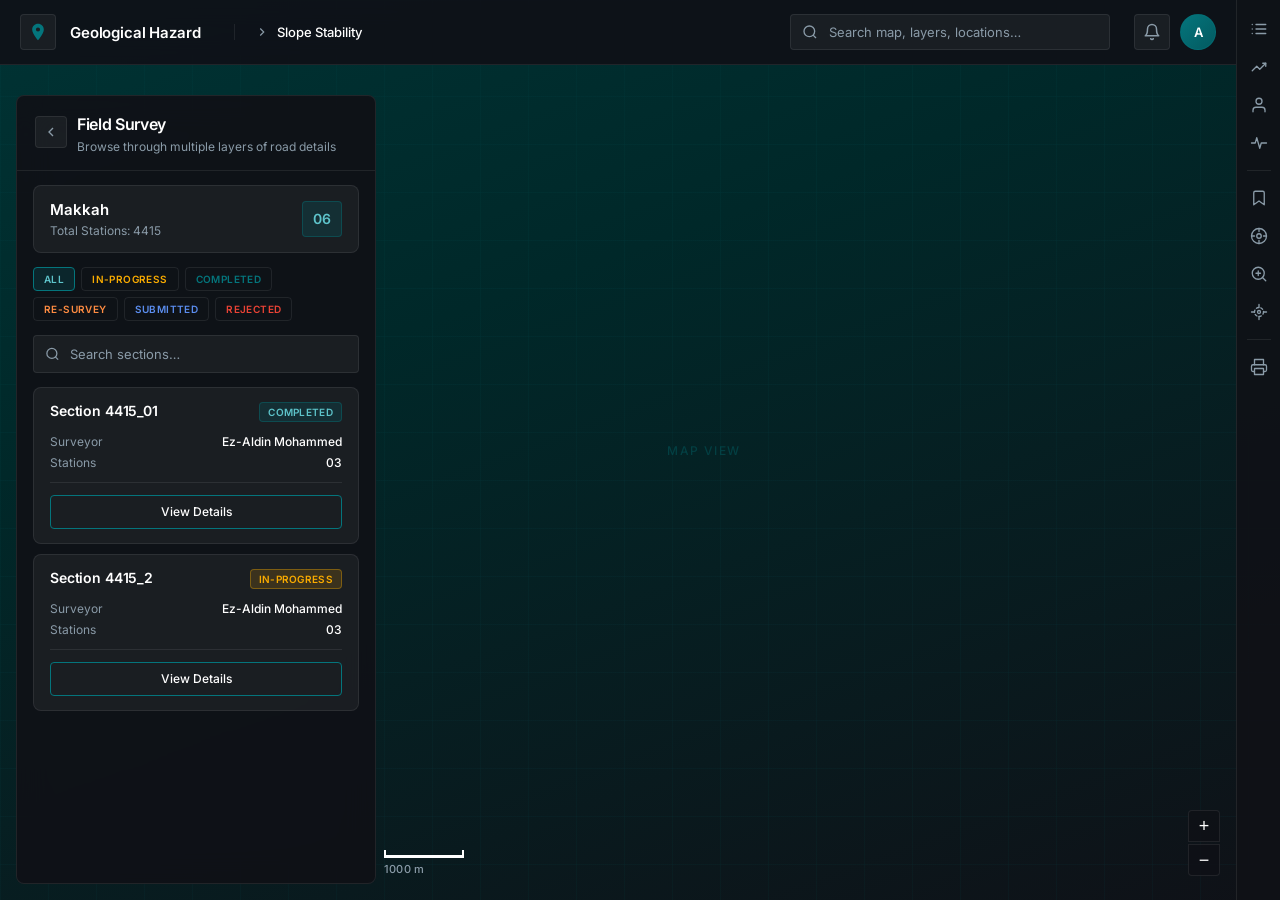
==== geohazard.html @ 8ce8235b "Add GeoHazard Slope Stability GIS screen mockup. Introduce geohazard.html with dark map layout, fiel" ====
<!DOCTYPE html>
<html lang="en">
<head>
  <meta charset="UTF-8">
  <meta name="viewport" content="width=device-width, initial-scale=1.0">
  <title>GeoHazard — Slope Stability</title>
  <link rel="preconnect" href="https://fonts.googleapis.com">
  <link rel="preconnect" href="https://fonts.gstatic.com" crossorigin>
  <link href="https://fonts.googleapis.com/css2?family=Inter:wght@400;500;600;700&display=swap" rel="stylesheet">
  <style>
    *, *::before, *::after {
      box-sizing: border-box;
      margin: 0;
      padding: 0;
    }

    :root {
      --bg: #0F1117;
      --primary-dark: #003334;
      --accent: #04757C;
      --surface: rgba(255, 255, 255, 0.05);
      --border: rgba(255, 255, 255, 0.08);
      --text: #FFFFFF;
      --text-secondary: #8A9BA8;
      --radius-card: 8px;
      --radius-badge: 4px;
      --badge-completed: #04757C;
      --badge-in-progress: #F9AB00;
      --badge-re-survey: #FF8C42;
      --badge-rejected: #EA4335;
      --badge-submitted: #5B8DEF;
      --topnav-h: 65px;
      --toolbar-w: 44px;
      --panel-w: 360px;
      --panel-top: 95px;
    }

    html, body {
      height: 100%;
      overflow: hidden;
    }

    body {
      font-family: 'Inter', -apple-system, BlinkMacSystemFont, sans-serif;
      background: var(--bg);
      color: var(--text);
      -webkit-font-smoothing: antialiased;
    }

    .app {
      position: relative;
      width: 100vw;
      height: 100vh;
      overflow: hidden;
    }

    /* Map */
    .map {
      position: absolute;
      inset: 0;
      background: linear-gradient(160deg, var(--primary-dark) 0%, #002829 35%, var(--bg) 100%);
      z-index: 0;
    }

    .map__grid {
      position: absolute;
      inset: 0;
      background-image:
        linear-gradient(rgba(4, 117, 124, 0.06) 1px, transparent 1px),
        linear-gradient(90deg, rgba(4, 117, 124, 0.06) 1px, transparent 1px);
      background-size: 48px 48px;
      pointer-events: none;
    }

    .map__label {
      position: absolute;
      top: 50%;
      left: 55%;
      transform: translate(-50%, -50%);
      font-size: 0.75rem;
      font-weight: 500;
      letter-spacing: 0.12em;
      text-transform: uppercase;
      color: rgba(4, 117, 124, 0.35);
      pointer-events: none;
      user-select: none;
    }

    /* Top navigation */
    .topnav {
      position: absolute;
      top: 0;
      left: 0;
      right: var(--toolbar-w);
      height: var(--topnav-h);
      display: flex;
      align-items: center;
      padding: 0 20px;
      background: rgba(15, 17, 23, 0.92);
      border-bottom: 1px solid var(--border);
      backdrop-filter: blur(12px);
      z-index: 30;
    }

    .topnav__left {
      display: flex;
      align-items: center;
      gap: 14px;
      flex-shrink: 0;
    }

    .topnav__logo {
      width: 36px;
      height: 36px;
      border-radius: var(--radius-badge);
      background: var(--surface);
      border: 1px solid var(--border);
      display: flex;
      align-items: center;
      justify-content: center;
    }

    .topnav__logo svg {
      width: 20px;
      height: 20px;
      fill: var(--accent);
    }

    .topnav__brand {
      font-size: 0.9375rem;
      font-weight: 600;
      letter-spacing: -0.01em;
    }

    .topnav__breadcrumb {
      display: flex;
      align-items: center;
      gap: 8px;
      margin-left: 20px;
      padding-left: 20px;
      border-left: 1px solid var(--border);
      font-size: 0.8125rem;
      color: var(--text-secondary);
    }

    .topnav__breadcrumb svg {
      width: 14px;
      height: 14px;
      stroke: var(--text-secondary);
      fill: none;
      stroke-width: 2;
    }

    .topnav__breadcrumb strong {
      color: var(--text);
      font-weight: 500;
    }

    .topnav__search-wrap {
      flex: 1;
      display: flex;
      justify-content: flex-end;
      padding: 0 24px;
      max-width: 480px;
      margin-left: auto;
    }

    .topnav__search {
      position: relative;
      width: 100%;
      max-width: 320px;
    }

    .topnav__search svg {
      position: absolute;
      left: 12px;
      top: 50%;
      transform: translateY(-50%);
      width: 16px;
      height: 16px;
      stroke: var(--text-secondary);
      fill: none;
      stroke-width: 2;
      pointer-events: none;
    }

    .topnav__search input {
      width: 100%;
      height: 36px;
      padding: 0 14px 0 38px;
      font-family: inherit;
      font-size: 0.8125rem;
      color: var(--text);
      background: var(--surface);
      border: 1px solid var(--border);
      border-radius: var(--radius-badge);
      outline: none;
      transition: border-color 0.15s;
    }

    .topnav__search input::placeholder {
      color: var(--text-secondary);
    }

    .topnav__search input:focus {
      border-color: var(--accent);
    }

    .topnav__right {
      display: flex;
      align-items: center;
      gap: 10px;
      flex-shrink: 0;
    }

    .icon-btn {
      width: 36px;
      height: 36px;
      border: 1px solid var(--border);
      border-radius: var(--radius-badge);
      background: var(--surface);
      color: var(--text-secondary);
      cursor: pointer;
      display: flex;
      align-items: center;
      justify-content: center;
      transition: color 0.15s, border-color 0.15s;
    }

    .icon-btn:hover {
      color: var(--text);
      border-color: rgba(255, 255, 255, 0.15);
    }

    .icon-btn svg {
      width: 18px;
      height: 18px;
      stroke: currentColor;
      fill: none;
      stroke-width: 2;
      stroke-linecap: round;
      stroke-linejoin: round;
    }

    .topnav__avatar {
      width: 36px;
      height: 36px;
      border-radius: 50%;
      background: linear-gradient(135deg, var(--accent), #035a60);
      display: flex;
      align-items: center;
      justify-content: center;
      font-size: 0.8125rem;
      font-weight: 600;
      color: var(--text);
      border: 1px solid rgba(4, 117, 124, 0.5);
      cursor: pointer;
    }

    /* Right toolbar */
    .toolbar {
      position: absolute;
      top: 0;
      right: 0;
      width: var(--toolbar-w);
      height: 100%;
      background: rgba(15, 17, 23, 0.95);
      border-left: 1px solid var(--border);
      display: flex;
      flex-direction: column;
      align-items: center;
      padding: 12px 0;
      gap: 4px;
      z-index: 40;
    }

    .toolbar__btn {
      width: 34px;
      height: 34px;
      border: none;
      border-radius: var(--radius-badge);
      background: transparent;
      color: var(--text-secondary);
      cursor: pointer;
      display: flex;
      align-items: center;
      justify-content: center;
      position: relative;
      transition: background 0.15s, color 0.15s;
    }

    .toolbar__btn:hover {
      background: var(--surface);
      color: var(--text);
    }

    .toolbar__btn svg {
      width: 18px;
      height: 18px;
      stroke: currentColor;
      fill: none;
      stroke-width: 1.75;
      stroke-linecap: round;
      stroke-linejoin: round;
    }

    .toolbar__btn[title]:hover::after {
      content: attr(title);
      position: absolute;
      right: calc(100% + 10px);
      top: 50%;
      transform: translateY(-50%);
      white-space: nowrap;
      padding: 6px 10px;
      font-size: 0.6875rem;
      font-weight: 500;
      color: var(--text);
      background: #1A1D27;
      border: 1px solid var(--border);
      border-radius: var(--radius-badge);
      pointer-events: none;
      z-index: 50;
    }

    .toolbar__divider {
      width: 24px;
      height: 1px;
      background: var(--border);
      margin: 6px 0;
    }

    /* Map controls */
    .map-controls {
      position: absolute;
      bottom: 24px;
      right: calc(var(--toolbar-w) + 16px);
      display: flex;
      flex-direction: column;
      gap: 2px;
      z-index: 20;
    }

    .map-controls__btn {
      width: 32px;
      height: 32px;
      border: 1px solid var(--border);
      background: rgba(15, 17, 23, 0.9);
      color: var(--text);
      font-size: 1.125rem;
      font-weight: 400;
      line-height: 1;
      cursor: pointer;
      display: flex;
      align-items: center;
      justify-content: center;
      transition: background 0.15s;
    }

    .map-controls__btn:first-child {
      border-radius: var(--radius-badge) var(--radius-badge) 0 0;
    }

    .map-controls__btn:last-child {
      border-radius: 0 0 var(--radius-badge) var(--radius-badge);
    }

    .map-controls__btn:hover {
      background: var(--surface);
    }

    .scale-bar {
      position: absolute;
      bottom: 24px;
      left: calc(var(--panel-w) + 24px);
      z-index: 20;
      display: flex;
      flex-direction: column;
      gap: 4px;
      align-items: flex-start;
    }

    .scale-bar__line {
      width: 80px;
      height: 3px;
      background: var(--text);
      position: relative;
    }

    .scale-bar__line::before,
    .scale-bar__line::after {
      content: "";
      position: absolute;
      bottom: 0;
      width: 2px;
      height: 8px;
      background: var(--text);
    }

    .scale-bar__line::before { left: 0; }
    .scale-bar__line::after { right: 0; }

    .scale-bar__label {
      font-size: 0.6875rem;
      font-weight: 500;
      color: var(--text-secondary);
      letter-spacing: 0.02em;
    }

    /* Left panel */
    .panel {
      position: absolute;
      top: var(--panel-top);
      left: 16px;
      width: var(--panel-w);
      bottom: 16px;
      background: rgba(15, 17, 23, 0.94);
      border: 1px solid var(--border);
      border-radius: var(--radius-card);
      backdrop-filter: blur(16px);
      display: flex;
      flex-direction: column;
      overflow: hidden;
      z-index: 25;
    }

    .panel__header {
      padding: 18px 18px 14px;
      border-bottom: 1px solid var(--border);
      flex-shrink: 0;
    }

    .panel__back-row {
      display: flex;
      align-items: flex-start;
      gap: 10px;
    }

    .panel__back {
      width: 32px;
      height: 32px;
      flex-shrink: 0;
      border: 1px solid var(--border);
      border-radius: var(--radius-badge);
      background: var(--surface);
      color: var(--text-secondary);
      cursor: pointer;
      display: flex;
      align-items: center;
      justify-content: center;
      margin-top: 2px;
      transition: color 0.15s;
    }

    .panel__back:hover {
      color: var(--text);
    }

    .panel__back svg {
      width: 16px;
      height: 16px;
      stroke: currentColor;
      fill: none;
      stroke-width: 2;
    }

    .panel__title {
      font-size: 1rem;
      font-weight: 600;
      letter-spacing: -0.02em;
      line-height: 1.3;
    }

    .panel__subtitle {
      font-size: 0.75rem;
      color: var(--text-secondary);
      margin-top: 4px;
      line-height: 1.4;
    }

    .panel__body {
      flex: 1;
      overflow-y: auto;
      padding: 14px 16px 16px;
    }

    .panel__body::-webkit-scrollbar {
      width: 6px;
    }

    .panel__body::-webkit-scrollbar-thumb {
      background: rgba(255, 255, 255, 0.12);
      border-radius: 3px;
    }

    /* Region card */
    .region-card {
      background: var(--surface);
      border: 1px solid var(--border);
      border-radius: var(--radius-card);
      padding: 14px 16px;
      display: flex;
      align-items: center;
      justify-content: space-between;
      margin-bottom: 14px;
    }

    .region-card__name {
      font-size: 0.9375rem;
      font-weight: 600;
      margin-bottom: 4px;
    }

    .region-card__meta {
      font-size: 0.75rem;
      color: var(--text-secondary);
    }

    .region-card__badge {
      min-width: 36px;
      height: 36px;
      padding: 0 10px;
      border-radius: var(--radius-badge);
      background: rgba(4, 117, 124, 0.2);
      border: 1px solid rgba(4, 117, 124, 0.4);
      color: #5ec4cb;
      font-size: 0.875rem;
      font-weight: 600;
      display: flex;
      align-items: center;
      justify-content: center;
    }

    /* Status filters */
    .filters {
      display: flex;
      flex-wrap: wrap;
      gap: 6px;
      margin-bottom: 14px;
    }

    .filter-badge {
      padding: 5px 10px;
      font-family: inherit;
      font-size: 0.625rem;
      font-weight: 600;
      letter-spacing: 0.04em;
      text-transform: uppercase;
      border-radius: var(--radius-badge);
      border: 1px solid var(--border);
      background: transparent;
      color: var(--text-secondary);
      cursor: pointer;
      transition: background 0.15s, color 0.15s, border-color 0.15s;
    }

    .filter-badge:hover {
      color: var(--text);
      border-color: rgba(255, 255, 255, 0.15);
    }

    .filter-badge--active {
      background: rgba(4, 117, 124, 0.2);
      border-color: var(--accent);
      color: #5ec4cb;
    }

    .filter-badge--completed { color: var(--badge-completed); }
    .filter-badge--in-progress { color: var(--badge-in-progress); }
    .filter-badge--re-survey { color: var(--badge-re-survey); }
    .filter-badge--submitted { color: var(--badge-submitted); }
    .filter-badge--rejected { color: var(--badge-rejected); }

    /* Panel search */
    .panel-search {
      position: relative;
      margin-bottom: 14px;
    }

    .panel-search svg {
      position: absolute;
      left: 12px;
      top: 50%;
      transform: translateY(-50%);
      width: 15px;
      height: 15px;
      stroke: var(--text-secondary);
      fill: none;
      stroke-width: 2;
      pointer-events: none;
    }

    .panel-search input {
      width: 100%;
      height: 38px;
      padding: 0 14px 0 36px;
      font-family: inherit;
      font-size: 0.8125rem;
      color: var(--text);
      background: var(--surface);
      border: 1px solid var(--border);
      border-radius: var(--radius-badge);
      outline: none;
    }

    .panel-search input::placeholder {
      color: var(--text-secondary);
    }

    .panel-search input:focus {
      border-color: var(--accent);
    }

    /* Section cards */
    .section-list {
      display: flex;
      flex-direction: column;
      gap: 10px;
    }

    .section-card {
      background: var(--surface);
      border: 1px solid var(--border);
      border-radius: var(--radius-card);
      padding: 14px 16px;
      transition: border-color 0.15s;
    }

    .section-card:hover {
      border-color: rgba(4, 117, 124, 0.35);
    }

    .section-card__top {
      display: flex;
      align-items: flex-start;
      justify-content: space-between;
      gap: 10px;
      margin-bottom: 12px;
    }

    .section-card__id {
      font-size: 0.875rem;
      font-weight: 600;
      letter-spacing: -0.01em;
    }

    .status-badge {
      display: inline-flex;
      align-items: center;
      padding: 3px 8px;
      font-size: 0.625rem;
      font-weight: 600;
      letter-spacing: 0.03em;
      text-transform: uppercase;
      border-radius: var(--radius-badge);
      white-space: nowrap;
      flex-shrink: 0;
    }

    .status-badge--completed {
      background: rgba(4, 117, 124, 0.2);
      color: #5ec4cb;
      border: 1px solid rgba(4, 117, 124, 0.4);
    }

    .status-badge--in-progress {
      background: rgba(249, 171, 0, 0.15);
      color: var(--badge-in-progress);
      border: 1px solid rgba(249, 171, 0, 0.35);
    }

    .status-badge--re-survey {
      background: rgba(255, 140, 66, 0.15);
      color: var(--badge-re-survey);
      border: 1px solid rgba(255, 140, 66, 0.35);
    }

    .status-badge--rejected {
      background: rgba(234, 67, 53, 0.15);
      color: var(--badge-rejected);
      border: 1px solid rgba(234, 67, 53, 0.35);
    }

    .status-badge--submitted {
      background: rgba(91, 141, 239, 0.15);
      color: var(--badge-submitted);
      border: 1px solid rgba(91, 141, 239, 0.35);
    }

    .section-card__row {
      display: flex;
      justify-content: space-between;
      font-size: 0.75rem;
      margin-bottom: 6px;
    }

    .section-card__label {
      color: var(--text-secondary);
    }

    .section-card__value {
      font-weight: 500;
      text-align: right;
    }

    .section-card__footer {
      margin-top: 12px;
      padding-top: 12px;
      border-top: 1px solid var(--border);
    }

    .btn-details {
      width: 100%;
      height: 34px;
      font-family: inherit;
      font-size: 0.75rem;
      font-weight: 500;
      color: var(--text);
      background: transparent;
      border: 1px solid var(--accent);
      border-radius: var(--radius-badge);
      cursor: pointer;
      transition: background 0.15s;
    }

    .btn-details:hover {
      background: rgba(4, 117, 124, 0.15);
    }

    @media (max-width: 768px) {
      .topnav__breadcrumb,
      .topnav__search-wrap {
        display: none;
      }

      .panel {
        width: calc(100% - 32px);
        max-width: var(--panel-w);
      }

      .scale-bar {
        left: 16px;
      }
    }
  </style>
</head>
<body>
  <div class="app">
    <div class="map" aria-hidden="true">
      <div class="map__grid"></div>
      <span class="map__label">Map View</span>
    </div>

    <header class="topnav">
      <div class="topnav__left">
        <div class="topnav__logo" aria-hidden="true">
          <svg viewBox="0 0 24 24" xmlns="http://www.w3.org/2000/svg">
            <path d="M12 2C8.13 2 5 5.13 5 9c0 5.25 7 13 7 13s7-7.75 7-13c0-3.87-3.13-7-7-7zm0 9.5a2.5 2.5 0 1 1 0-5 2.5 2.5 0 0 1 0 5z"/>
          </svg>
        </div>
        <span class="topnav__brand">Geological Hazard</span>
        <nav class="topnav__breadcrumb" aria-label="Breadcrumb">
          <svg viewBox="0 0 24 24"><polyline points="9 18 15 12 9 6"/></svg>
          <strong>Slope Stability</strong>
        </nav>
      </div>

      <div class="topnav__search-wrap">
        <div class="topnav__search">
          <svg viewBox="0 0 24 24"><circle cx="11" cy="11" r="8"/><line x1="21" y1="21" x2="16.65" y2="16.65"/></svg>
          <input type="search" placeholder="Search map, layers, locations…" aria-label="Search">
        </div>
      </div>

      <div class="topnav__right">
        <button type="button" class="icon-btn" aria-label="Notifications">
          <svg viewBox="0 0 24 24"><path d="M18 8A6 6 0 0 0 6 8c0 7-3 9-3 9h18s-3-2-3-9"/><path d="M13.73 21a2 2 0 0 1-3.46 0"/></svg>
        </button>
        <div class="topnav__avatar" title="User profile" role="img" aria-label="User A">A</div>
      </div>
    </header>

    <aside class="toolbar" aria-label="Map tools">
      <button type="button" class="toolbar__btn" title="TOC" aria-label="TOC">
        <svg viewBox="0 0 24 24"><line x1="8" y1="6" x2="21" y2="6"/><line x1="8" y1="12" x2="21" y2="12"/><line x1="8" y1="18" x2="21" y2="18"/><line x1="3" y1="6" x2="3.01" y2="6"/><line x1="3" y1="12" x2="3.01" y2="12"/><line x1="3" y1="18" x2="3.01" y2="18"/></svg>
      </button>
      <button type="button" class="toolbar__btn" title="Assign Road" aria-label="Assign Road">
        <svg viewBox="0 0 24 24"><path d="M3 17l6-6 4 4 8-8"/><path d="M17 7h4v4"/></svg>
      </button>
      <button type="button" class="toolbar__btn" title="Assign Surveyor" aria-label="Assign Surveyor">
        <svg viewBox="0 0 24 24"><path d="M20 21v-2a4 4 0 0 0-4-4H8a4 4 0 0 0-4 4v2"/><circle cx="12" cy="7" r="4"/></svg>
      </button>
      <button type="button" class="toolbar__btn" title="Measurement" aria-label="Measurement">
        <svg viewBox="0 0 24 24"><path d="M2 12h5l2-7 4 14 2-7h7"/></svg>
      </button>
      <div class="toolbar__divider" aria-hidden="true"></div>
      <button type="button" class="toolbar__btn" title="Bookmarks" aria-label="Bookmarks">
        <svg viewBox="0 0 24 24"><path d="M19 21l-7-5-7 5V5a2 2 0 0 1 2-2h10a2 2 0 0 1 2 2z"/></svg>
      </button>
      <button type="button" class="toolbar__btn" title="Go to Location" aria-label="Go to Location">
        <svg viewBox="0 0 24 24"><circle cx="12" cy="12" r="10"/><circle cx="12" cy="12" r="3"/><line x1="12" y1="2" x2="12" y2="6"/><line x1="12" y1="18" x2="12" y2="22"/><line x1="2" y1="12" x2="6" y2="12"/><line x1="18" y1="12" x2="22" y2="12"/></svg>
      </button>
      <button type="button" class="toolbar__btn" title="Identify" aria-label="Identify">
        <svg viewBox="0 0 24 24"><circle cx="11" cy="11" r="8"/><line x1="21" y1="21" x2="16.65" y2="16.65"/><line x1="11" y1="8" x2="11" y2="14"/><line x1="8" y1="11" x2="14" y2="11"/></svg>
      </button>
      <button type="button" class="toolbar__btn" title="Nearby Analysis" aria-label="Nearby Analysis">
        <svg viewBox="0 0 24 24"><circle cx="12" cy="12" r="2"/><path d="M12 2v4M12 18v4M2 12h4M18 12h4"/><circle cx="12" cy="12" r="6" stroke-dasharray="3 3"/></svg>
      </button>
      <div class="toolbar__divider" aria-hidden="true"></div>
      <button type="button" class="toolbar__btn" title="Print" aria-label="Print">
        <svg viewBox="0 0 24 24"><polyline points="6 9 6 2 18 2 18 9"/><path d="M6 18H4a2 2 0 0 1-2-2v-5a2 2 0 0 1 2-2h16a2 2 0 0 1 2 2v5a2 2 0 0 1-2 2h-2"/><rect x="6" y="14" width="12" height="8"/></svg>
      </button>
    </aside>

    <div class="scale-bar" aria-label="Map scale">
      <div class="scale-bar__line"></div>
      <span class="scale-bar__label">1000 m</span>
    </div>

    <div class="map-controls" aria-label="Zoom controls">
      <button type="button" class="map-controls__btn" aria-label="Zoom in">+</button>
      <button type="button" class="map-controls__btn" aria-label="Zoom out">−</button>
    </div>

    <aside class="panel" aria-label="Field Survey panel">
      <div class="panel__header">
        <div class="panel__back-row">
          <button type="button" class="panel__back" aria-label="Go back">
            <svg viewBox="0 0 24 24"><polyline points="15 18 9 12 15 6"/></svg>
          </button>
          <div>
            <h1 class="panel__title">Field Survey</h1>
            <p class="panel__subtitle">Browse through multiple layers of road details</p>
          </div>
        </div>
      </div>

      <div class="panel__body">
        <div class="region-card">
          <div>
            <div class="region-card__name">Makkah</div>
            <div class="region-card__meta">Total Stations: 4415</div>
          </div>
          <div class="region-card__badge">06</div>
        </div>

        <div class="filters" role="group" aria-label="Status filters">
          <button type="button" class="filter-badge filter-badge--active">All</button>
          <button type="button" class="filter-badge filter-badge--in-progress">In-Progress</button>
          <button type="button" class="filter-badge filter-badge--completed">Completed</button>
          <button type="button" class="filter-badge filter-badge--re-survey">Re-Survey</button>
          <button type="button" class="filter-badge filter-badge--submitted">Submitted</button>
          <button type="button" class="filter-badge filter-badge--rejected">Rejected</button>
        </div>

        <div class="panel-search">
          <svg viewBox="0 0 24 24"><circle cx="11" cy="11" r="8"/><line x1="21" y1="21" x2="16.65" y2="16.65"/></svg>
          <input type="search" placeholder="Search sections…" aria-label="Search sections">
        </div>

        <div class="section-list">
          <article class="section-card">
            <div class="section-card__top">
              <h2 class="section-card__id">Section 4415_01</h2>
              <span class="status-badge status-badge--completed">Completed</span>
            </div>
            <div class="section-card__row">
              <span class="section-card__label">Surveyor</span>
              <span class="section-card__value">Ez-Aldin Mohammed</span>
            </div>
            <div class="section-card__row">
              <span class="section-card__label">Stations</span>
              <span class="section-card__value">03</span>
            </div>
            <div class="section-card__footer">
              <button type="button" class="btn-details">View Details</button>
            </div>
          </article>

          <article class="section-card">
            <div class="section-card__top">
              <h2 class="section-card__id">Section 4415_2</h2>
              <span class="status-badge status-badge--in-progress">In-Progress</span>
            </div>
            <div class="section-card__row">
              <span class="section-card__label">Surveyor</span>
              <span class="section-card__value">Ez-Aldin Mohammed</span>
            </div>
            <div class="section-card__row">
              <span class="section-card__label">Stations</span>
              <span class="section-card__value">03</span>
            </div>
            <div class="section-card__footer">
              <button type="button" class="btn-details">View Details</button>
            </div>
          </article>
        </div>
      </div>
    </aside>
  </div>
</body>
</html>
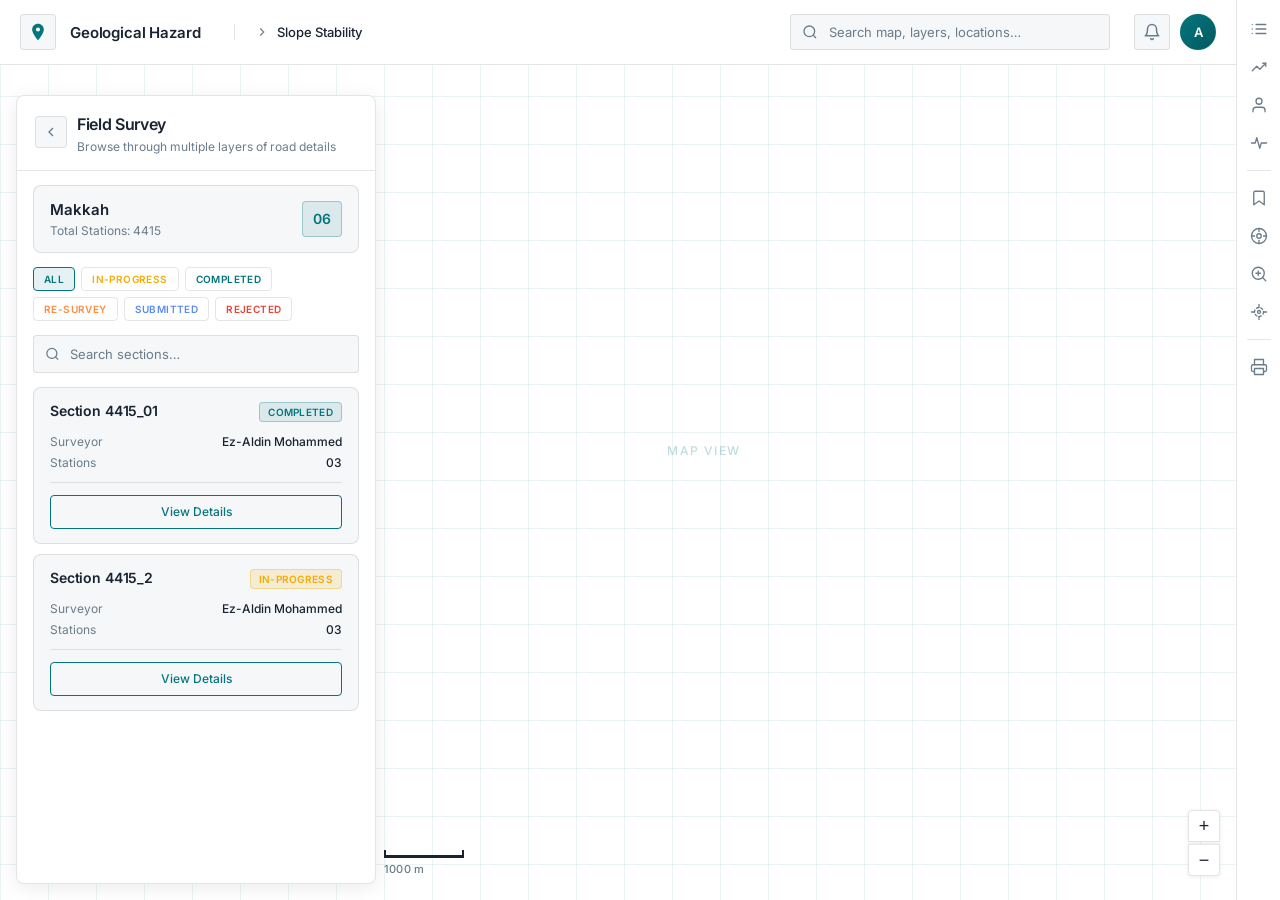
==== commit 4332d61c: "Switch GeoHazard screen to light theme with white background. Replace dark GIS styling with white su" ====
--- a/geohazard.html
+++ b/geohazard.html
@@ -15,13 +15,13 @@
     }
 
     :root {
-      --bg: #0F1117;
-      --primary-dark: #003334;
+      --bg: #FFFFFF;
+      --primary-light: #E8F4F4;
       --accent: #04757C;
-      --surface: rgba(255, 255, 255, 0.05);
-      --border: rgba(255, 255, 255, 0.08);
-      --text: #FFFFFF;
-      --text-secondary: #8A9BA8;
+      --surface: #F5F7F9;
+      --border: rgba(0, 0, 0, 0.1);
+      --text: #1A2332;
+      --text-secondary: #6B7C8A;
       --radius-card: 8px;
       --radius-badge: 4px;
       --badge-completed: #04757C;
@@ -58,7 +58,7 @@
     .map {
       position: absolute;
       inset: 0;
-      background: linear-gradient(160deg, var(--primary-dark) 0%, #002829 35%, var(--bg) 100%);
+      background: var(--bg);
       z-index: 0;
     }
 
@@ -66,8 +66,8 @@
       position: absolute;
       inset: 0;
       background-image:
-        linear-gradient(rgba(4, 117, 124, 0.06) 1px, transparent 1px),
-        linear-gradient(90deg, rgba(4, 117, 124, 0.06) 1px, transparent 1px);
+        linear-gradient(rgba(4, 117, 124, 0.08) 1px, transparent 1px),
+        linear-gradient(90deg, rgba(4, 117, 124, 0.08) 1px, transparent 1px);
       background-size: 48px 48px;
       pointer-events: none;
     }
@@ -81,7 +81,7 @@
       font-weight: 500;
       letter-spacing: 0.12em;
       text-transform: uppercase;
-      color: rgba(4, 117, 124, 0.35);
+      color: rgba(4, 117, 124, 0.25);
       pointer-events: none;
       user-select: none;
     }
@@ -96,9 +96,8 @@
       display: flex;
       align-items: center;
       padding: 0 20px;
-      background: rgba(15, 17, 23, 0.92);
+      background: var(--bg);
       border-bottom: 1px solid var(--border);
-      backdrop-filter: blur(12px);
       z-index: 30;
     }
 
@@ -229,7 +228,8 @@
 
     .icon-btn:hover {
       color: var(--text);
-      border-color: rgba(255, 255, 255, 0.15);
+      border-color: rgba(0, 0, 0, 0.18);
+      background: #EEF1F4;
     }
 
     .icon-btn svg {
@@ -252,7 +252,7 @@
       justify-content: center;
       font-size: 0.8125rem;
       font-weight: 600;
-      color: var(--text);
+      color: #FFFFFF;
       border: 1px solid rgba(4, 117, 124, 0.5);
       cursor: pointer;
     }
@@ -264,7 +264,7 @@
       right: 0;
       width: var(--toolbar-w);
       height: 100%;
-      background: rgba(15, 17, 23, 0.95);
+      background: var(--bg);
       border-left: 1px solid var(--border);
       display: flex;
       flex-direction: column;
@@ -290,7 +290,7 @@
     }
 
     .toolbar__btn:hover {
-      background: var(--surface);
+      background: #EEF1F4;
       color: var(--text);
     }
 
@@ -315,8 +315,9 @@
       font-size: 0.6875rem;
       font-weight: 500;
       color: var(--text);
-      background: #1A1D27;
-      border: 1px solid var(--border);
+      background: var(--bg);
+      border: 1px solid var(--border);
+      box-shadow: 0 2px 8px rgba(0, 0, 0, 0.1);
       border-radius: var(--radius-badge);
       pointer-events: none;
       z-index: 50;
@@ -344,8 +345,9 @@
       width: 32px;
       height: 32px;
       border: 1px solid var(--border);
-      background: rgba(15, 17, 23, 0.9);
+      background: var(--bg);
       color: var(--text);
+      box-shadow: 0 1px 4px rgba(0, 0, 0, 0.08);
       font-size: 1.125rem;
       font-weight: 400;
       line-height: 1;
@@ -368,6 +370,12 @@
       background: var(--surface);
     }
 
+    .scale-bar__line,
+    .scale-bar__line::before,
+    .scale-bar__line::after {
+      background: var(--text);
+    }
+
     .scale-bar {
       position: absolute;
       bottom: 24px;
@@ -382,7 +390,6 @@
     .scale-bar__line {
       width: 80px;
       height: 3px;
-      background: var(--text);
       position: relative;
     }
 
@@ -393,7 +400,6 @@
       bottom: 0;
       width: 2px;
       height: 8px;
-      background: var(--text);
     }
 
     .scale-bar__line::before { left: 0; }
@@ -413,10 +419,10 @@
       left: 16px;
       width: var(--panel-w);
       bottom: 16px;
-      background: rgba(15, 17, 23, 0.94);
+      background: var(--bg);
       border: 1px solid var(--border);
       border-radius: var(--radius-card);
-      backdrop-filter: blur(16px);
+      box-shadow: 0 4px 20px rgba(0, 0, 0, 0.08);
       display: flex;
       flex-direction: column;
       overflow: hidden;
@@ -488,7 +494,7 @@
     }
 
     .panel__body::-webkit-scrollbar-thumb {
-      background: rgba(255, 255, 255, 0.12);
+      background: rgba(0, 0, 0, 0.15);
       border-radius: 3px;
     }
 
@@ -520,9 +526,9 @@
       height: 36px;
       padding: 0 10px;
       border-radius: var(--radius-badge);
-      background: rgba(4, 117, 124, 0.2);
-      border: 1px solid rgba(4, 117, 124, 0.4);
-      color: #5ec4cb;
+      background: rgba(4, 117, 124, 0.1);
+      border: 1px solid rgba(4, 117, 124, 0.3);
+      color: var(--accent);
       font-size: 0.875rem;
       font-weight: 600;
       display: flex;
@@ -555,13 +561,14 @@
 
     .filter-badge:hover {
       color: var(--text);
-      border-color: rgba(255, 255, 255, 0.15);
+      border-color: rgba(0, 0, 0, 0.18);
+      background: var(--surface);
     }
 
     .filter-badge--active {
-      background: rgba(4, 117, 124, 0.2);
+      background: rgba(4, 117, 124, 0.1);
       border-color: var(--accent);
-      color: #5ec4cb;
+      color: var(--accent);
     }
 
     .filter-badge--completed { color: var(--badge-completed); }
@@ -657,9 +664,9 @@
     }
 
     .status-badge--completed {
-      background: rgba(4, 117, 124, 0.2);
-      color: #5ec4cb;
-      border: 1px solid rgba(4, 117, 124, 0.4);
+      background: rgba(4, 117, 124, 0.1);
+      color: var(--accent);
+      border: 1px solid rgba(4, 117, 124, 0.3);
     }
 
     .status-badge--in-progress {
@@ -714,16 +721,17 @@
       font-family: inherit;
       font-size: 0.75rem;
       font-weight: 500;
-      color: var(--text);
+      color: var(--accent);
       background: transparent;
       border: 1px solid var(--accent);
       border-radius: var(--radius-badge);
       cursor: pointer;
-      transition: background 0.15s;
+      transition: background 0.15s, color 0.15s;
     }
 
     .btn-details:hover {
-      background: rgba(4, 117, 124, 0.15);
+      background: var(--accent);
+      color: #FFFFFF;
     }
 
     @media (max-width: 768px) {
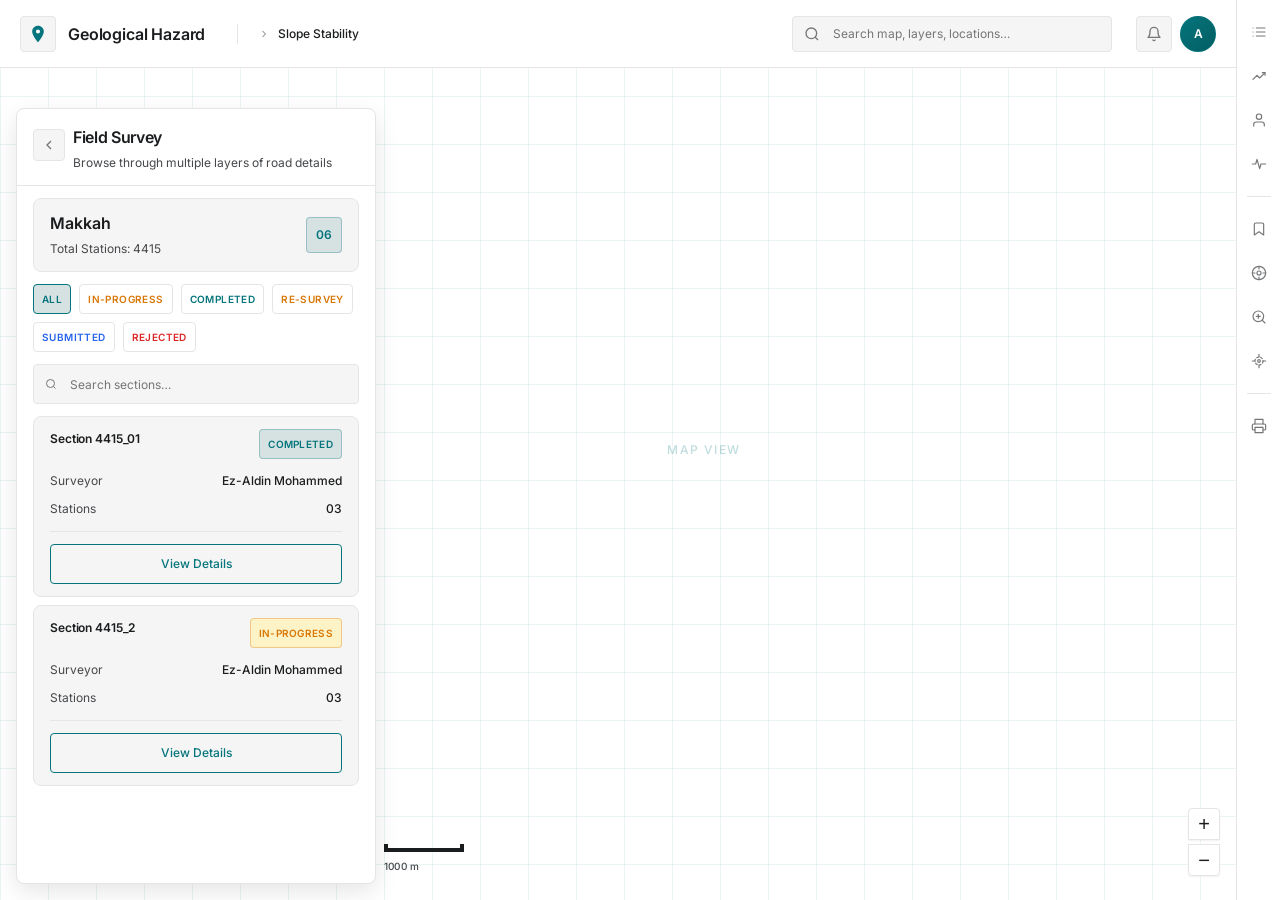
==== commit 8bf4f64f: "rebuild geohazard with design system tokens" ====
--- a/geohazard.html
+++ b/geohazard.html
@@ -4,6 +4,7 @@
   <meta charset="UTF-8">
   <meta name="viewport" content="width=device-width, initial-scale=1.0">
   <title>GeoHazard — Slope Stability</title>
+  <link rel="stylesheet" href="tokens.css">
   <link rel="preconnect" href="https://fonts.googleapis.com">
   <link rel="preconnect" href="https://fonts.gstatic.com" crossorigin>
   <link href="https://fonts.googleapis.com/css2?family=Inter:wght@400;500;600;700&display=swap" rel="stylesheet">
@@ -14,36 +15,17 @@
       padding: 0;
     }
 
-    :root {
-      --bg: #FFFFFF;
-      --primary-light: #E8F4F4;
-      --accent: #04757C;
-      --surface: #F5F7F9;
-      --border: rgba(0, 0, 0, 0.1);
-      --text: #1A2332;
-      --text-secondary: #6B7C8A;
-      --radius-card: 8px;
-      --radius-badge: 4px;
-      --badge-completed: #04757C;
-      --badge-in-progress: #F9AB00;
-      --badge-re-survey: #FF8C42;
-      --badge-rejected: #EA4335;
-      --badge-submitted: #5B8DEF;
-      --topnav-h: 65px;
-      --toolbar-w: 44px;
-      --panel-w: 360px;
-      --panel-top: 95px;
-    }
-
     html, body {
       height: 100%;
       overflow: hidden;
     }
 
     body {
-      font-family: 'Inter', -apple-system, BlinkMacSystemFont, sans-serif;
-      background: var(--bg);
-      color: var(--text);
+      font-family: var(--font-family-base);
+      font-size: var(--font-size-body-md);
+      line-height: var(--line-height-body-md);
+      background: var(--color-surface-default);
+      color: var(--color-text-primary);
       -webkit-font-smoothing: antialiased;
     }
 
@@ -58,7 +40,7 @@
     .map {
       position: absolute;
       inset: 0;
-      background: var(--bg);
+      background: var(--color-surface-default);
       z-index: 0;
     }
 
@@ -66,9 +48,9 @@
       position: absolute;
       inset: 0;
       background-image:
-        linear-gradient(rgba(4, 117, 124, 0.08) 1px, transparent 1px),
-        linear-gradient(90deg, rgba(4, 117, 124, 0.08) 1px, transparent 1px);
-      background-size: 48px 48px;
+        linear-gradient(color-mix(in srgb, var(--color-teal-500) 8%, transparent) 1px, transparent 1px),
+        linear-gradient(90deg, color-mix(in srgb, var(--color-teal-500) 8%, transparent) 1px, transparent 1px);
+      background-size: var(--space-12) var(--space-12);
       pointer-events: none;
     }
 
@@ -77,11 +59,12 @@
       top: 50%;
       left: 55%;
       transform: translate(-50%, -50%);
-      font-size: 0.75rem;
-      font-weight: 500;
+      font-size: var(--font-size-label);
+      font-weight: var(--font-weight-medium);
+      line-height: var(--line-height-body-sm);
       letter-spacing: 0.12em;
       text-transform: uppercase;
-      color: rgba(4, 117, 124, 0.25);
+      color: color-mix(in srgb, var(--color-teal-500) 25%, transparent);
       pointer-events: none;
       user-select: none;
     }
@@ -91,93 +74,95 @@
       position: absolute;
       top: 0;
       left: 0;
-      right: var(--toolbar-w);
-      height: var(--topnav-h);
-      display: flex;
-      align-items: center;
-      padding: 0 20px;
-      background: var(--bg);
-      border-bottom: 1px solid var(--border);
+      right: calc(var(--space-10) + var(--space-1));
+      height: calc(var(--space-16) + var(--space-1));
+      display: flex;
+      align-items: center;
+      padding: 0 var(--space-5);
+      background: var(--color-surface-default);
+      border-bottom: 1px solid var(--color-border-default);
       z-index: 30;
     }
 
     .topnav__left {
       display: flex;
       align-items: center;
-      gap: 14px;
+      gap: var(--space-3);
       flex-shrink: 0;
     }
 
     .topnav__logo {
-      width: 36px;
-      height: 36px;
-      border-radius: var(--radius-badge);
-      background: var(--surface);
-      border: 1px solid var(--border);
+      width: calc(var(--space-8) + var(--space-1));
+      height: calc(var(--space-8) + var(--space-1));
+      border-radius: var(--radius-xs);
+      background: var(--color-surface-raised);
+      border: 1px solid var(--color-border-default);
       display: flex;
       align-items: center;
       justify-content: center;
     }
 
     .topnav__logo svg {
-      width: 20px;
-      height: 20px;
-      fill: var(--accent);
+      width: var(--space-5);
+      height: var(--space-5);
+      fill: var(--color-icon-brand);
     }
 
     .topnav__brand {
-      font-size: 0.9375rem;
-      font-weight: 600;
+      font-size: var(--font-size-body-md);
+      font-weight: var(--font-weight-semibold);
+      line-height: var(--line-height-body-md);
       letter-spacing: -0.01em;
     }
 
     .topnav__breadcrumb {
       display: flex;
       align-items: center;
-      gap: 8px;
-      margin-left: 20px;
-      padding-left: 20px;
-      border-left: 1px solid var(--border);
-      font-size: 0.8125rem;
-      color: var(--text-secondary);
+      gap: var(--space-2);
+      margin-left: var(--space-5);
+      padding-left: var(--space-5);
+      border-left: 1px solid var(--color-border-default);
+      font-size: var(--font-size-body-sm);
+      line-height: var(--line-height-body-sm);
+      color: var(--color-text-secondary);
     }
 
     .topnav__breadcrumb svg {
-      width: 14px;
-      height: 14px;
-      stroke: var(--text-secondary);
+      width: var(--space-3);
+      height: var(--space-3);
+      stroke: var(--color-icon-subtle);
       fill: none;
       stroke-width: 2;
     }
 
     .topnav__breadcrumb strong {
-      color: var(--text);
-      font-weight: 500;
+      color: var(--color-text-primary);
+      font-weight: var(--font-weight-medium);
     }
 
     .topnav__search-wrap {
       flex: 1;
       display: flex;
       justify-content: flex-end;
-      padding: 0 24px;
-      max-width: 480px;
+      padding: 0 var(--space-6);
+      max-width: calc(var(--space-12) * 10);
       margin-left: auto;
     }
 
     .topnav__search {
       position: relative;
       width: 100%;
-      max-width: 320px;
+      max-width: calc(var(--space-10) * 8);
     }
 
     .topnav__search svg {
       position: absolute;
-      left: 12px;
+      left: var(--space-3);
       top: 50%;
       transform: translateY(-50%);
-      width: 16px;
-      height: 16px;
-      stroke: var(--text-secondary);
+      width: var(--space-4);
+      height: var(--space-4);
+      stroke: var(--color-icon-subtle);
       fill: none;
       stroke-width: 2;
       pointer-events: none;
@@ -185,56 +170,57 @@
 
     .topnav__search input {
       width: 100%;
-      height: 36px;
-      padding: 0 14px 0 38px;
+      height: calc(var(--space-8) + var(--space-1));
+      padding: 0 var(--space-3) 0 calc(var(--space-8) + var(--space-2));
       font-family: inherit;
-      font-size: 0.8125rem;
-      color: var(--text);
-      background: var(--surface);
-      border: 1px solid var(--border);
-      border-radius: var(--radius-badge);
+      font-size: var(--font-size-body-sm);
+      line-height: var(--line-height-body-sm);
+      color: var(--color-text-primary);
+      background: var(--color-surface-raised);
+      border: 1px solid var(--color-border-default);
+      border-radius: var(--radius-xs);
       outline: none;
       transition: border-color 0.15s;
     }
 
     .topnav__search input::placeholder {
-      color: var(--text-secondary);
+      color: var(--color-text-tertiary);
     }
 
     .topnav__search input:focus {
-      border-color: var(--accent);
+      border-color: var(--color-border-brand);
     }
 
     .topnav__right {
       display: flex;
       align-items: center;
-      gap: 10px;
+      gap: var(--space-2);
       flex-shrink: 0;
     }
 
     .icon-btn {
-      width: 36px;
-      height: 36px;
-      border: 1px solid var(--border);
-      border-radius: var(--radius-badge);
-      background: var(--surface);
-      color: var(--text-secondary);
+      width: calc(var(--space-8) + var(--space-1));
+      height: calc(var(--space-8) + var(--space-1));
+      border: 1px solid var(--color-border-default);
+      border-radius: var(--radius-xs);
+      background: var(--color-surface-raised);
+      color: var(--color-icon-subtle);
       cursor: pointer;
       display: flex;
       align-items: center;
       justify-content: center;
-      transition: color 0.15s, border-color 0.15s;
+      transition: color 0.15s, border-color 0.15s, background 0.15s;
     }
 
     .icon-btn:hover {
-      color: var(--text);
-      border-color: rgba(0, 0, 0, 0.18);
-      background: #EEF1F4;
+      color: var(--color-icon-default);
+      border-color: var(--color-border-strong);
+      background: var(--color-surface-subtle);
     }
 
     .icon-btn svg {
-      width: 18px;
-      height: 18px;
+      width: var(--space-4);
+      height: var(--space-4);
       stroke: currentColor;
       fill: none;
       stroke-width: 2;
@@ -243,17 +229,18 @@
     }
 
     .topnav__avatar {
-      width: 36px;
-      height: 36px;
-      border-radius: 50%;
-      background: linear-gradient(135deg, var(--accent), #035a60);
+      width: calc(var(--space-8) + var(--space-1));
+      height: calc(var(--space-8) + var(--space-1));
+      border-radius: var(--radius-full);
+      background: linear-gradient(135deg, var(--color-teal-500), var(--color-teal-600));
       display: flex;
       align-items: center;
       justify-content: center;
-      font-size: 0.8125rem;
-      font-weight: 600;
-      color: #FFFFFF;
-      border: 1px solid rgba(4, 117, 124, 0.5);
+      font-size: var(--font-size-body-sm);
+      font-weight: var(--font-weight-semibold);
+      line-height: var(--line-height-body-sm);
+      color: var(--color-text-inverse);
+      border: 1px solid color-mix(in srgb, var(--color-border-brand) 50%, transparent);
       cursor: pointer;
     }
 
@@ -262,25 +249,25 @@
       position: absolute;
       top: 0;
       right: 0;
-      width: var(--toolbar-w);
+      width: calc(var(--space-10) + var(--space-1));
       height: 100%;
-      background: var(--bg);
-      border-left: 1px solid var(--border);
+      background: var(--color-surface-default);
+      border-left: 1px solid var(--color-border-default);
       display: flex;
       flex-direction: column;
       align-items: center;
-      padding: 12px 0;
-      gap: 4px;
+      padding: var(--space-3) 0;
+      gap: var(--space-1);
       z-index: 40;
     }
 
     .toolbar__btn {
-      width: 34px;
-      height: 34px;
+      width: calc(var(--space-8) + var(--space-2));
+      height: calc(var(--space-8) + var(--space-2));
       border: none;
-      border-radius: var(--radius-badge);
+      border-radius: var(--radius-xs);
       background: transparent;
-      color: var(--text-secondary);
+      color: var(--color-icon-subtle);
       cursor: pointer;
       display: flex;
       align-items: center;
@@ -290,13 +277,13 @@
     }
 
     .toolbar__btn:hover {
-      background: #EEF1F4;
-      color: var(--text);
+      background: var(--color-surface-subtle);
+      color: var(--color-icon-default);
     }
 
     .toolbar__btn svg {
-      width: 18px;
-      height: 18px;
+      width: var(--space-4);
+      height: var(--space-4);
       stroke: currentColor;
       fill: none;
       stroke-width: 1.75;
@@ -307,49 +294,50 @@
     .toolbar__btn[title]:hover::after {
       content: attr(title);
       position: absolute;
-      right: calc(100% + 10px);
+      right: calc(100% + var(--space-2));
       top: 50%;
       transform: translateY(-50%);
       white-space: nowrap;
-      padding: 6px 10px;
-      font-size: 0.6875rem;
-      font-weight: 500;
-      color: var(--text);
-      background: var(--bg);
-      border: 1px solid var(--border);
-      box-shadow: 0 2px 8px rgba(0, 0, 0, 0.1);
-      border-radius: var(--radius-badge);
+      padding: var(--space-2) var(--space-2);
+      font-size: var(--font-size-badge);
+      font-weight: var(--font-weight-medium);
+      line-height: var(--line-height-body-sm);
+      color: var(--color-text-primary);
+      background: var(--color-surface-default);
+      border: 1px solid var(--color-border-default);
+      box-shadow: var(--shadow-md);
+      border-radius: var(--radius-xs);
       pointer-events: none;
       z-index: 50;
     }
 
     .toolbar__divider {
-      width: 24px;
+      width: var(--space-6);
       height: 1px;
-      background: var(--border);
-      margin: 6px 0;
+      background: var(--color-border-default);
+      margin: var(--space-2) 0;
     }
 
     /* Map controls */
     .map-controls {
       position: absolute;
-      bottom: 24px;
-      right: calc(var(--toolbar-w) + 16px);
+      bottom: var(--space-6);
+      right: calc(var(--space-10) + var(--space-5));
       display: flex;
       flex-direction: column;
-      gap: 2px;
+      gap: var(--space-1);
       z-index: 20;
     }
 
     .map-controls__btn {
-      width: 32px;
-      height: 32px;
-      border: 1px solid var(--border);
-      background: var(--bg);
-      color: var(--text);
-      box-shadow: 0 1px 4px rgba(0, 0, 0, 0.08);
-      font-size: 1.125rem;
-      font-weight: 400;
+      width: var(--space-8);
+      height: var(--space-8);
+      border: 1px solid var(--color-border-default);
+      background: var(--color-surface-default);
+      color: var(--color-text-primary);
+      box-shadow: var(--shadow-sm);
+      font-size: var(--font-size-body-lg);
+      font-weight: var(--font-weight-regular);
       line-height: 1;
       cursor: pointer;
       display: flex;
@@ -359,37 +347,37 @@
     }
 
     .map-controls__btn:first-child {
-      border-radius: var(--radius-badge) var(--radius-badge) 0 0;
+      border-radius: var(--radius-xs) var(--radius-xs) 0 0;
     }
 
     .map-controls__btn:last-child {
-      border-radius: 0 0 var(--radius-badge) var(--radius-badge);
+      border-radius: 0 0 var(--radius-xs) var(--radius-xs);
     }
 
     .map-controls__btn:hover {
-      background: var(--surface);
+      background: var(--color-surface-raised);
     }
 
     .scale-bar__line,
     .scale-bar__line::before,
     .scale-bar__line::after {
-      background: var(--text);
+      background: var(--color-text-primary);
     }
 
     .scale-bar {
       position: absolute;
-      bottom: 24px;
-      left: calc(var(--panel-w) + 24px);
+      bottom: var(--space-6);
+      left: calc(var(--space-12) * 7 + var(--space-6) + var(--space-6));
       z-index: 20;
       display: flex;
       flex-direction: column;
-      gap: 4px;
+      gap: var(--space-1);
       align-items: flex-start;
     }
 
     .scale-bar__line {
-      width: 80px;
-      height: 3px;
+      width: calc(var(--space-10) * 2);
+      height: var(--space-1);
       position: relative;
     }
 
@@ -398,31 +386,32 @@
       content: "";
       position: absolute;
       bottom: 0;
-      width: 2px;
-      height: 8px;
+      width: var(--space-1);
+      height: var(--space-2);
     }
 
     .scale-bar__line::before { left: 0; }
     .scale-bar__line::after { right: 0; }
 
     .scale-bar__label {
-      font-size: 0.6875rem;
-      font-weight: 500;
-      color: var(--text-secondary);
+      font-size: var(--font-size-badge);
+      font-weight: var(--font-weight-medium);
+      line-height: var(--line-height-body-sm);
+      color: var(--color-text-secondary);
       letter-spacing: 0.02em;
     }
 
     /* Left panel */
     .panel {
       position: absolute;
-      top: var(--panel-top);
-      left: 16px;
-      width: var(--panel-w);
-      bottom: 16px;
-      background: var(--bg);
-      border: 1px solid var(--border);
-      border-radius: var(--radius-card);
-      box-shadow: 0 4px 20px rgba(0, 0, 0, 0.08);
+      top: calc(var(--space-16) + var(--space-6) + var(--space-4) + var(--space-1));
+      left: var(--space-4);
+      width: calc(var(--space-12) * 7 + var(--space-6));
+      bottom: var(--space-4);
+      background: var(--color-surface-default);
+      border: 1px solid var(--color-border-default);
+      border-radius: var(--radius-s);
+      box-shadow: var(--shadow-lg);
       display: flex;
       flex-direction: column;
       overflow: hidden;
@@ -430,107 +419,110 @@
     }
 
     .panel__header {
-      padding: 18px 18px 14px;
-      border-bottom: 1px solid var(--border);
+      padding: var(--space-4) var(--space-4) var(--space-3);
+      border-bottom: 1px solid var(--color-border-default);
       flex-shrink: 0;
     }
 
     .panel__back-row {
       display: flex;
       align-items: flex-start;
-      gap: 10px;
+      gap: var(--space-2);
     }
 
     .panel__back {
-      width: 32px;
-      height: 32px;
+      width: var(--space-8);
+      height: var(--space-8);
       flex-shrink: 0;
-      border: 1px solid var(--border);
-      border-radius: var(--radius-badge);
-      background: var(--surface);
-      color: var(--text-secondary);
+      border: 1px solid var(--color-border-default);
+      border-radius: var(--radius-xs);
+      background: var(--color-surface-raised);
+      color: var(--color-icon-subtle);
       cursor: pointer;
       display: flex;
       align-items: center;
       justify-content: center;
-      margin-top: 2px;
+      margin-top: var(--space-1);
       transition: color 0.15s;
     }
 
     .panel__back:hover {
-      color: var(--text);
+      color: var(--color-icon-default);
     }
 
     .panel__back svg {
-      width: 16px;
-      height: 16px;
+      width: var(--space-4);
+      height: var(--space-4);
       stroke: currentColor;
       fill: none;
       stroke-width: 2;
     }
 
     .panel__title {
-      font-size: 1rem;
-      font-weight: 600;
+      font-size: var(--font-size-body-md);
+      font-weight: var(--font-weight-semibold);
+      line-height: var(--line-height-body-md);
       letter-spacing: -0.02em;
-      line-height: 1.3;
     }
 
     .panel__subtitle {
-      font-size: 0.75rem;
-      color: var(--text-secondary);
-      margin-top: 4px;
-      line-height: 1.4;
+      font-size: var(--font-size-label);
+      line-height: var(--line-height-body-sm);
+      color: var(--color-text-secondary);
+      margin-top: var(--space-1);
     }
 
     .panel__body {
       flex: 1;
       overflow-y: auto;
-      padding: 14px 16px 16px;
+      padding: var(--space-3) var(--space-4) var(--space-4);
     }
 
     .panel__body::-webkit-scrollbar {
-      width: 6px;
+      width: var(--space-2);
     }
 
     .panel__body::-webkit-scrollbar-thumb {
-      background: rgba(0, 0, 0, 0.15);
-      border-radius: 3px;
+      background: var(--color-border-strong);
+      border-radius: var(--radius-xs);
     }
 
     /* Region card */
     .region-card {
-      background: var(--surface);
-      border: 1px solid var(--border);
-      border-radius: var(--radius-card);
-      padding: 14px 16px;
+      background: var(--color-surface-raised);
+      border: 1px solid var(--color-border-default);
+      border-radius: var(--radius-s);
+      padding: var(--space-3) var(--space-4);
       display: flex;
       align-items: center;
       justify-content: space-between;
-      margin-bottom: 14px;
+      margin-bottom: var(--space-3);
     }
 
     .region-card__name {
-      font-size: 0.9375rem;
-      font-weight: 600;
-      margin-bottom: 4px;
+      font-size: var(--font-size-body-md);
+      font-weight: var(--font-weight-semibold);
+      line-height: var(--line-height-body-md);
+      margin-bottom: var(--space-1);
     }
 
     .region-card__meta {
-      font-size: 0.75rem;
-      color: var(--text-secondary);
+      font-size: var(--font-size-label);
+      line-height: var(--line-height-body-sm);
+      color: var(--color-text-secondary);
     }
 
     .region-card__badge {
-      min-width: 36px;
-      height: 36px;
-      padding: 0 10px;
-      border-radius: var(--radius-badge);
-      background: rgba(4, 117, 124, 0.1);
-      border: 1px solid rgba(4, 117, 124, 0.3);
-      color: var(--accent);
-      font-size: 0.875rem;
-      font-weight: 600;
+      min-width: calc(var(--space-8) + var(--space-1));
+      height: calc(var(--space-8) + var(--space-1));
+      padding: 0 var(--space-2);
+      border-radius: var(--radius-xs);
+      background: var(--color-surface-brand-subtle);
+      border: 1px solid color-mix(in srgb, var(--color-border-brand) 30%, transparent);
+      color: var(--color-text-brand);
+      font-size: var(--font-size-body-sm);
+      font-weight: var(--font-weight-semibold);
+      line-height: var(--line-height-body-sm);
       display: flex;
       align-items: center;
       justify-content: center;
@@ -540,57 +532,58 @@
     .filters {
       display: flex;
       flex-wrap: wrap;
-      gap: 6px;
-      margin-bottom: 14px;
+      gap: var(--space-2);
+      margin-bottom: var(--space-3);
     }
 
     .filter-badge {
-      padding: 5px 10px;
+      padding: var(--space-1) var(--space-2);
       font-family: inherit;
-      font-size: 0.625rem;
-      font-weight: 600;
+      font-size: var(--font-size-badge);
+      font-weight: var(--font-weight-semibold);
+      line-height: var(--line-height-body-sm);
       letter-spacing: 0.04em;
       text-transform: uppercase;
-      border-radius: var(--radius-badge);
-      border: 1px solid var(--border);
+      border-radius: var(--radius-xs);
+      border: 1px solid var(--color-border-default);
       background: transparent;
-      color: var(--text-secondary);
+      color: var(--color-text-secondary);
       cursor: pointer;
       transition: background 0.15s, color 0.15s, border-color 0.15s;
     }
 
     .filter-badge:hover {
-      color: var(--text);
-      border-color: rgba(0, 0, 0, 0.18);
-      background: var(--surface);
+      color: var(--color-text-primary);
+      border-color: var(--color-border-strong);
+      background: var(--color-surface-raised);
     }
 
     .filter-badge--active {
-      background: rgba(4, 117, 124, 0.1);
-      border-color: var(--accent);
-      color: var(--accent);
-    }
-
-    .filter-badge--completed { color: var(--badge-completed); }
-    .filter-badge--in-progress { color: var(--badge-in-progress); }
-    .filter-badge--re-survey { color: var(--badge-re-survey); }
-    .filter-badge--submitted { color: var(--badge-submitted); }
-    .filter-badge--rejected { color: var(--badge-rejected); }
+      background: var(--color-surface-brand-subtle);
+      border-color: var(--color-border-brand);
+      color: var(--color-text-brand);
+    }
+
+    .filter-badge--completed { color: var(--color-status-success); }
+    .filter-badge--in-progress { color: var(--color-status-warning); }
+    .filter-badge--re-survey { color: var(--color-status-warning); }
+    .filter-badge--submitted { color: var(--color-status-info); }
+    .filter-badge--rejected { color: var(--color-status-error); }
 
     /* Panel search */
     .panel-search {
       position: relative;
-      margin-bottom: 14px;
+      margin-bottom: var(--space-3);
     }
 
     .panel-search svg {
       position: absolute;
-      left: 12px;
+      left: var(--space-3);
       top: 50%;
       transform: translateY(-50%);
-      width: 15px;
-      height: 15px;
-      stroke: var(--text-secondary);
+      width: var(--space-3);
+      height: var(--space-3);
+      stroke: var(--color-icon-subtle);
       fill: none;
       stroke-width: 2;
       pointer-events: none;
@@ -598,155 +591,160 @@
 
     .panel-search input {
       width: 100%;
-      height: 38px;
-      padding: 0 14px 0 36px;
+      height: calc(var(--space-8) + var(--space-2));
+      padding: 0 var(--space-3) 0 calc(var(--space-8) + var(--space-1));
       font-family: inherit;
-      font-size: 0.8125rem;
-      color: var(--text);
-      background: var(--surface);
-      border: 1px solid var(--border);
-      border-radius: var(--radius-badge);
+      font-size: var(--font-size-body-sm);
+      line-height: var(--line-height-body-sm);
+      color: var(--color-text-primary);
+      background: var(--color-surface-raised);
+      border: 1px solid var(--color-border-default);
+      border-radius: var(--radius-xs);
       outline: none;
     }
 
     .panel-search input::placeholder {
-      color: var(--text-secondary);
+      color: var(--color-text-tertiary);
     }
 
     .panel-search input:focus {
-      border-color: var(--accent);
+      border-color: var(--color-border-brand);
     }
 
     /* Section cards */
     .section-list {
       display: flex;
       flex-direction: column;
-      gap: 10px;
+      gap: var(--space-2);
     }
 
     .section-card {
-      background: var(--surface);
-      border: 1px solid var(--border);
-      border-radius: var(--radius-card);
-      padding: 14px 16px;
+      background: var(--color-surface-raised);
+      border: 1px solid var(--color-border-default);
+      border-radius: var(--radius-s);
+      padding: var(--space-3) var(--space-4);
       transition: border-color 0.15s;
     }
 
     .section-card:hover {
-      border-color: rgba(4, 117, 124, 0.35);
+      border-color: color-mix(in srgb, var(--color-border-brand) 35%, transparent);
     }
 
     .section-card__top {
       display: flex;
       align-items: flex-start;
       justify-content: space-between;
-      gap: 10px;
-      margin-bottom: 12px;
+      gap: var(--space-2);
+      margin-bottom: var(--space-3);
     }
 
     .section-card__id {
-      font-size: 0.875rem;
-      font-weight: 600;
+      font-size: var(--font-size-body-sm);
+      font-weight: var(--font-weight-semibold);
+      line-height: var(--line-height-body-sm);
       letter-spacing: -0.01em;
     }
 
     .status-badge {
       display: inline-flex;
       align-items: center;
-      padding: 3px 8px;
-      font-size: 0.625rem;
-      font-weight: 600;
+      padding: var(--space-1) var(--space-2);
+      font-size: var(--font-size-badge);
+      font-weight: var(--font-weight-semibold);
+      line-height: var(--line-height-body-sm);
       letter-spacing: 0.03em;
       text-transform: uppercase;
-      border-radius: var(--radius-badge);
+      border-radius: var(--radius-xs);
       white-space: nowrap;
       flex-shrink: 0;
     }
 
     .status-badge--completed {
-      background: rgba(4, 117, 124, 0.1);
-      color: var(--accent);
-      border: 1px solid rgba(4, 117, 124, 0.3);
+      background: var(--color-status-success-subtle);
+      color: var(--color-status-success);
+      border: 1px solid color-mix(in srgb, var(--color-status-success) 30%, transparent);
     }
 
     .status-badge--in-progress {
-      background: rgba(249, 171, 0, 0.15);
-      color: var(--badge-in-progress);
-      border: 1px solid rgba(249, 171, 0, 0.35);
+      background: var(--color-status-warning-subtle);
+      color: var(--color-status-warning);
+      border: 1px solid color-mix(in srgb, var(--color-status-warning) 35%, transparent);
     }
 
     .status-badge--re-survey {
-      background: rgba(255, 140, 66, 0.15);
-      color: var(--badge-re-survey);
-      border: 1px solid rgba(255, 140, 66, 0.35);
+      background: var(--color-status-warning-subtle);
+      color: var(--color-status-warning);
+      border: 1px solid color-mix(in srgb, var(--color-status-warning) 35%, transparent);
     }
 
     .status-badge--rejected {
-      background: rgba(234, 67, 53, 0.15);
-      color: var(--badge-rejected);
-      border: 1px solid rgba(234, 67, 53, 0.35);
+      background: var(--color-status-error-subtle);
+      color: var(--color-status-error);
+      border: 1px solid color-mix(in srgb, var(--color-status-error) 35%, transparent);
     }
 
     .status-badge--submitted {
-      background: rgba(91, 141, 239, 0.15);
-      color: var(--badge-submitted);
-      border: 1px solid rgba(91, 141, 239, 0.35);
+      background: var(--color-status-info-subtle);
+      color: var(--color-status-info);
+      border: 1px solid color-mix(in srgb, var(--color-status-info) 35%, transparent);
     }
 
     .section-card__row {
       display: flex;
       justify-content: space-between;
-      font-size: 0.75rem;
-      margin-bottom: 6px;
+      font-size: var(--font-size-label);
+      line-height: var(--line-height-body-sm);
+      margin-bottom: var(--space-2);
     }
 
     .section-card__label {
-      color: var(--text-secondary);
+      color: var(--color-text-secondary);
     }
 
     .section-card__value {
-      font-weight: 500;
+      font-weight: var(--font-weight-medium);
       text-align: right;
     }
 
     .section-card__footer {
-      margin-top: 12px;
-      padding-top: 12px;
-      border-top: 1px solid var(--border);
+      margin-top: var(--space-3);
+      padding-top: var(--space-3);
+      border-top: 1px solid var(--color-border-default);
     }
 
     .btn-details {
       width: 100%;
-      height: 34px;
+      height: calc(var(--space-8) + var(--space-2));
       font-family: inherit;
-      font-size: 0.75rem;
-      font-weight: 500;
-      color: var(--accent);
+      font-size: var(--font-size-label);
+      font-weight: var(--font-weight-medium);
+      line-height: var(--line-height-body-sm);
+      color: var(--color-text-brand);
       background: transparent;
-      border: 1px solid var(--accent);
-      border-radius: var(--radius-badge);
+      border: 1px solid var(--color-border-brand);
+      border-radius: var(--radius-xs);
       cursor: pointer;
       transition: background 0.15s, color 0.15s;
     }
 
     .btn-details:hover {
-      background: var(--accent);
-      color: #FFFFFF;
-    }
-
-    @media (max-width: 768px) {
+      background: var(--color-surface-brand);
+      color: var(--color-text-inverse);
+    }
+
+    @media (max-width: calc(var(--space-12) * 16)) {
       .topnav__breadcrumb,
       .topnav__search-wrap {
         display: none;
       }
 
       .panel {
-        width: calc(100% - 32px);
-        max-width: var(--panel-w);
+        width: calc(100% - var(--space-8));
+        max-width: calc(var(--space-12) * 7 + var(--space-6));
       }
 
       .scale-bar {
-        left: 16px;
+        left: var(--space-4);
       }
     }
   </style>
--- a/tokens.css
+++ b/tokens.css
@@ -0,0 +1,132 @@
+/* ============================================
+   GeoHazard Design System — Light Mode Tokens
+   Generated from Figma variables (Light_tokens.json)
+   ============================================ */
+
+:root {
+
+  /* ─── COLOR PRIMITIVES: Teal Scale ─── */
+  --color-teal-50:  #D6E1E2;
+  --color-teal-100: #B8CED0;
+  --color-teal-200: #8BB8BB;
+  --color-teal-300: #5EA2A6;
+  --color-teal-400: #318C91;
+  --color-teal-500: #04757C;
+  --color-teal-600: #035E63;
+  --color-teal-700: #1D5457;
+  --color-teal-800: #264142;
+  --color-teal-900: #1C2525;
+
+  /* ─── COLOR PRIMITIVES: Grey Scale ─── */
+  --color-grey-50:  #FAFAFA;
+  --color-grey-100: #F5F5F5;
+  --color-grey-200: #E5E5E6;
+  --color-grey-300: #D0D1D3;
+  --color-grey-400: #A5A6A8;
+  --color-grey-500: #757678;
+  --color-grey-600: #45474A;
+  --color-grey-700: #2E3033;
+  --color-grey-800: #1A1C1E;
+  --color-grey-900: #111214;
+
+  /* ─── SEMANTIC: Text ─── */
+  --color-text-primary:    #1A1C1E;
+  --color-text-secondary:  #45474A;
+  --color-text-tertiary:   #757678;
+  --color-text-disabled:   #A5A6A8;
+  --color-text-inverse:    #FFFFFF;
+  --color-text-brand:      #04757C;
+  --color-text-error:      #DC2626;
+
+  /* ─── SEMANTIC: Surface ─── */
+  --color-surface-default:   #FFFFFF;
+  --color-surface-subtle:    #FAFAFA;
+  --color-surface-raised:    #F5F5F5;
+  --color-surface-overlay:   #E5E5E6;
+  --color-surface-brand:     #04757C;
+  --color-surface-brand-subtle: #D6E1E2;
+
+  /* ─── SEMANTIC: Border ─── */
+  --color-border-default:  #E5E5E6;
+  --color-border-strong:   #D0D1D3;
+  --color-border-brand:    #04757C;
+  --color-border-error:    #DC2626;
+
+  /* ─── SEMANTIC: Icons ─── */
+  --color-icon-default:    #45474A;
+  --color-icon-subtle:     #757678;
+  --color-icon-brand:      #04757C;
+  --color-icon-inverse:    #FFFFFF;
+  --color-icon-error:      #DC2626;
+
+  /* ─── STATUS COLORS ─── */
+  --color-status-success:         #04757C;
+  --color-status-success-subtle:  #D6E1E2;
+  --color-status-warning:         #D97706;
+  --color-status-warning-subtle:  #FEF3C7;
+  --color-status-error:           #DC2626;
+  --color-status-error-subtle:    #FEE2E2;
+  --color-status-info:            #2563EB;
+  --color-status-info-subtle:     #DBEAFE;
+  --color-status-neutral:         #757678;
+  --color-status-neutral-subtle:  #F5F5F5;
+
+  /* ─── TYPOGRAPHY: Font Sizes ─── */
+  --font-size-badge:    10px;
+  --font-size-label:    12px;
+  --font-size-body-sm:  12px;
+  --font-size-body-md:  16px;
+  --font-size-body-lg:  20px;
+  --font-size-h5:       20px;
+  --font-size-h4:       24px;
+  --font-size-h3:       32px;
+  --font-size-h2:       40px;
+  --font-size-h1:       48px;
+  --font-size-display:  60px;
+
+  /* ─── TYPOGRAPHY: Line Heights ─── */
+  --line-height-body-sm:  20px;
+  --line-height-body-md:  24px;
+  --line-height-body-lg:  32px;
+  --line-height-h5:       24px;
+  --line-height-h4:       28px;
+  --line-height-h3:       40px;
+  --line-height-h2:       48px;
+  --line-height-h1:       56px;
+  --line-height-display:  72px;
+
+  /* ─── TYPOGRAPHY: Font Family ─── */
+  --font-family-base: 'Inter', -apple-system, BlinkMacSystemFont, sans-serif;
+  --font-weight-regular: 400;
+  --font-weight-medium:  500;
+  --font-weight-semibold: 600;
+  --font-weight-bold:    700;
+
+  /* ─── CORNER RADIUS ─── */
+  --radius-xs:   4px;
+  --radius-s:    8px;
+  --radius-m:    12px;
+  --radius-lg:   16px;
+  --radius-xl:   24px;
+  --radius-xxl:  32px;
+  --radius-xxxl: 40px;
+  --radius-full: 9999px;
+
+  /* ─── SPACING ─── */
+  --space-1:  4px;
+  --space-2:  8px;
+  --space-3:  12px;
+  --space-4:  16px;
+  --space-5:  20px;
+  --space-6:  24px;
+  --space-8:  32px;
+  --space-10: 40px;
+  --space-12: 48px;
+  --space-16: 64px;
+
+  /* ─── SHADOWS ─── */
+  --shadow-sm: 0 1px 2px rgba(0,0,0,0.06);
+  --shadow-md: 0 4px 8px rgba(0,0,0,0.08);
+  --shadow-lg: 0 8px 24px rgba(0,0,0,0.10);
+
+}
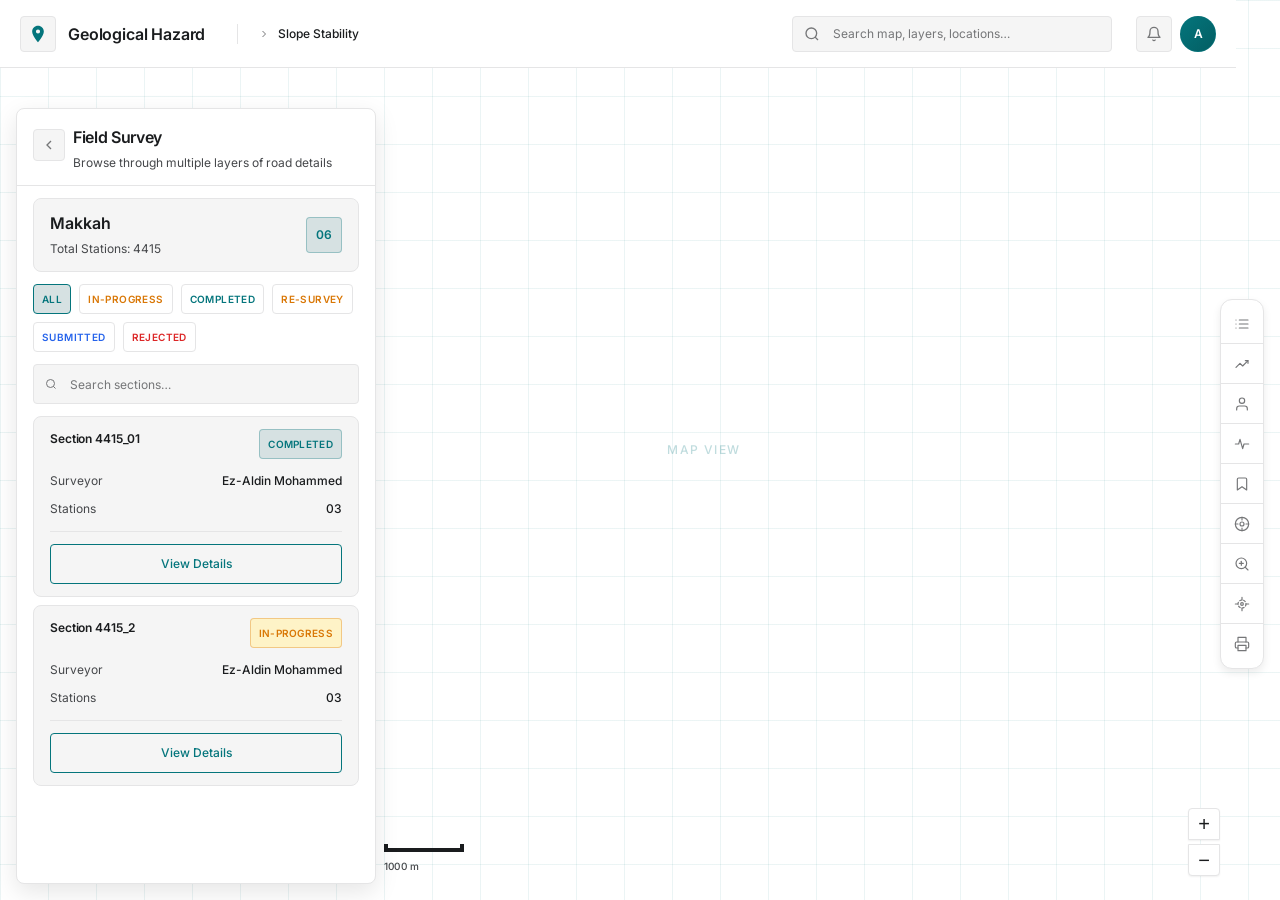
==== commit c9135a23: "Style GeoHazard map toolbar as a floating panel. Center the tool rail over the map with token-based " ====
--- a/geohazard.html
+++ b/geohazard.html
@@ -247,25 +247,28 @@
     /* Right toolbar */
     .toolbar {
       position: absolute;
-      top: 0;
-      right: 0;
+      top: calc((100vh + var(--space-16) + var(--space-1)) / 2);
+      right: var(--space-4);
+      transform: translateY(-50%);
       width: calc(var(--space-10) + var(--space-1));
-      height: 100%;
+      height: auto;
       background: var(--color-surface-default);
-      border-left: 1px solid var(--color-border-default);
+      border: 1px solid var(--color-border-default);
+      border-radius: var(--radius-m);
+      box-shadow: var(--shadow-md);
       display: flex;
       flex-direction: column;
-      align-items: center;
-      padding: var(--space-3) 0;
-      gap: var(--space-1);
+      align-items: stretch;
+      padding: var(--space-1) 0;
       z-index: 40;
     }
 
     .toolbar__btn {
-      width: calc(var(--space-8) + var(--space-2));
+      width: 100%;
       height: calc(var(--space-8) + var(--space-2));
       border: none;
-      border-radius: var(--radius-xs);
+      border-bottom: 1px solid var(--color-border-default);
+      border-radius: 0;
       background: transparent;
       color: var(--color-icon-subtle);
       cursor: pointer;
@@ -276,8 +279,12 @@
       transition: background 0.15s, color 0.15s;
     }
 
+    .toolbar__btn:last-child {
+      border-bottom: none;
+    }
+
     .toolbar__btn:hover {
-      background: var(--color-surface-subtle);
+      background: var(--color-surface-raised);
       color: var(--color-icon-default);
     }
 
@@ -312,10 +319,7 @@
     }
 
     .toolbar__divider {
-      width: var(--space-6);
-      height: 1px;
-      background: var(--color-border-default);
-      margin: var(--space-2) 0;
+      display: none;
     }
 
     /* Map controls */
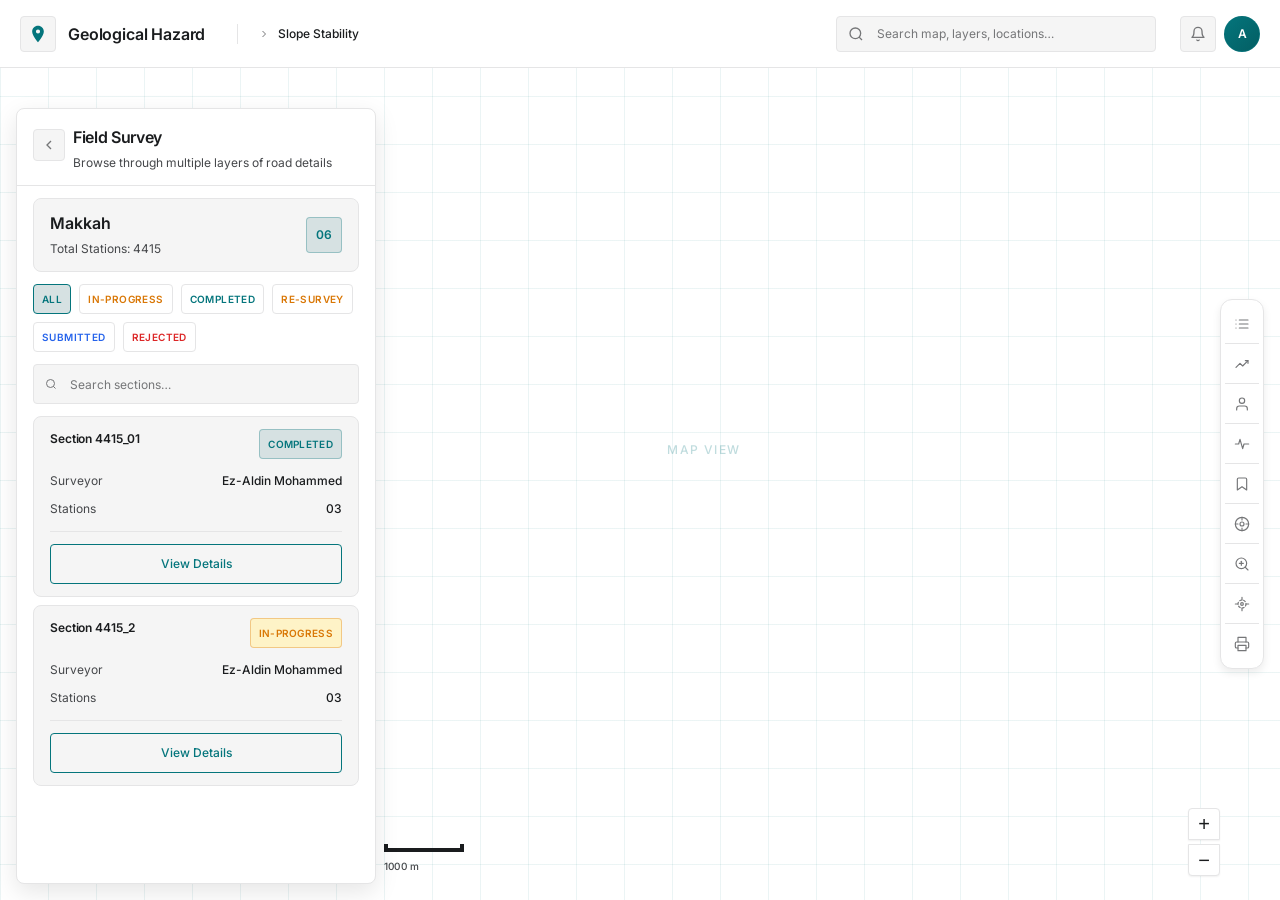
==== commit 8f217ebe: "Fix GeoHazard top nav and toolbar viewport clipping. Pin the header and floating toolbar with fixed " ====
--- a/geohazard.html
+++ b/geohazard.html
@@ -71,17 +71,18 @@
 
     /* Top navigation */
     .topnav {
-      position: absolute;
+      position: fixed;
       top: 0;
       left: 0;
-      right: calc(var(--space-10) + var(--space-1));
+      right: 0;
+      width: 100%;
       height: calc(var(--space-16) + var(--space-1));
       display: flex;
       align-items: center;
       padding: 0 var(--space-5);
       background: var(--color-surface-default);
       border-bottom: 1px solid var(--color-border-default);
-      z-index: 30;
+      z-index: 50;
     }
 
     .topnav__left {
@@ -246,11 +247,12 @@
 
     /* Right toolbar */
     .toolbar {
-      position: absolute;
+      position: fixed;
       top: calc((100vh + var(--space-16) + var(--space-1)) / 2);
       right: var(--space-4);
       transform: translateY(-50%);
       width: calc(var(--space-10) + var(--space-1));
+      max-height: calc(100vh - var(--space-16) - var(--space-1) - var(--space-8));
       height: auto;
       background: var(--color-surface-default);
       border: 1px solid var(--color-border-default);
@@ -259,7 +261,9 @@
       display: flex;
       flex-direction: column;
       align-items: stretch;
-      padding: var(--space-1) 0;
+      padding: var(--space-1);
+      overflow-x: visible;
+      overflow-y: auto;
       z-index: 40;
     }
 
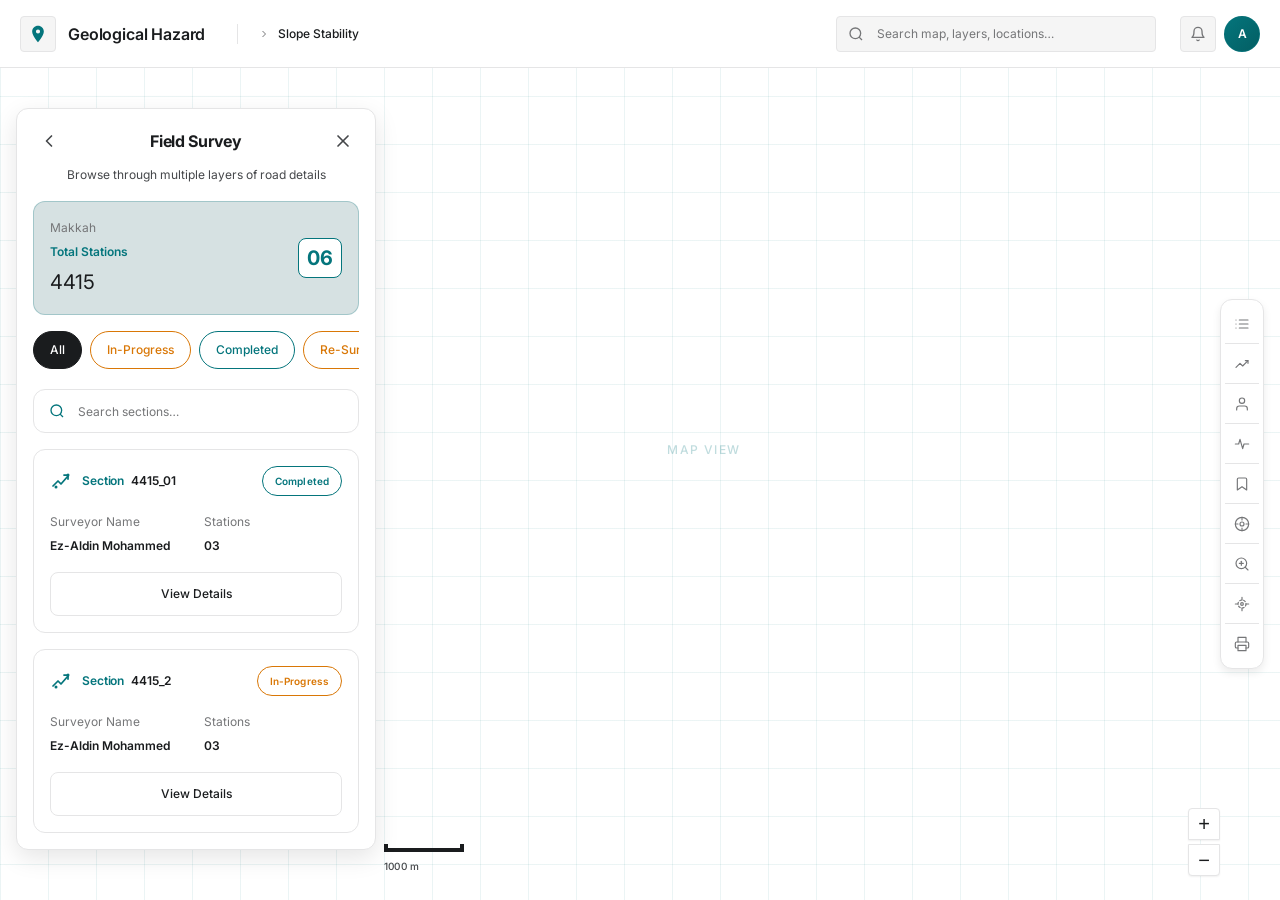
==== commit 844f9129: "Refine Field Survey panel to match design reference. Update panel layout, region card, status capsul" ====
--- a/geohazard.html
+++ b/geohazard.html
@@ -415,10 +415,12 @@
       top: calc(var(--space-16) + var(--space-6) + var(--space-4) + var(--space-1));
       left: var(--space-4);
       width: calc(var(--space-12) * 7 + var(--space-6));
-      bottom: var(--space-4);
+      bottom: auto;
+      max-height: calc(100vh - var(--space-16) - var(--space-6) - var(--space-4) - var(--space-1) - var(--space-4));
+      height: fit-content;
       background: var(--color-surface-default);
       border: 1px solid var(--color-border-default);
-      border-radius: var(--radius-s);
+      border-radius: var(--radius-m);
       box-shadow: var(--shadow-lg);
       display: flex;
       flex-direction: column;
@@ -427,63 +429,72 @@
     }
 
     .panel__header {
-      padding: var(--space-4) var(--space-4) var(--space-3);
-      border-bottom: 1px solid var(--color-border-default);
+      padding: var(--space-4) var(--space-4) 0;
       flex-shrink: 0;
     }
 
-    .panel__back-row {
-      display: flex;
-      align-items: flex-start;
+    .panel__header-bar {
+      display: grid;
+      grid-template-columns: var(--space-8) 1fr var(--space-8);
+      align-items: center;
       gap: var(--space-2);
     }
 
-    .panel__back {
+    .panel__back,
+    .panel__close {
       width: var(--space-8);
       height: var(--space-8);
       flex-shrink: 0;
-      border: 1px solid var(--color-border-default);
+      border: none;
       border-radius: var(--radius-xs);
+      background: transparent;
+      color: var(--color-icon-default);
+      cursor: pointer;
+      display: flex;
+      align-items: center;
+      justify-content: center;
+      transition: color 0.15s, background 0.15s;
+    }
+
+    .panel__back:hover,
+    .panel__close:hover {
+      color: var(--color-text-primary);
       background: var(--color-surface-raised);
-      color: var(--color-icon-subtle);
-      cursor: pointer;
-      display: flex;
-      align-items: center;
-      justify-content: center;
-      margin-top: var(--space-1);
-      transition: color 0.15s;
-    }
-
-    .panel__back:hover {
-      color: var(--color-icon-default);
-    }
-
-    .panel__back svg {
-      width: var(--space-4);
-      height: var(--space-4);
+    }
+
+    .panel__back svg,
+    .panel__close svg {
+      width: var(--space-5);
+      height: var(--space-5);
       stroke: currentColor;
       fill: none;
       stroke-width: 2;
+      stroke-linecap: round;
+      stroke-linejoin: round;
     }
 
     .panel__title {
       font-size: var(--font-size-body-md);
-      font-weight: var(--font-weight-semibold);
+      font-weight: var(--font-weight-bold);
       line-height: var(--line-height-body-md);
+      text-align: center;
       letter-spacing: -0.02em;
+      color: var(--color-text-primary);
     }
 
     .panel__subtitle {
       font-size: var(--font-size-label);
       line-height: var(--line-height-body-sm);
       color: var(--color-text-secondary);
-      margin-top: var(--space-1);
+      text-align: center;
+      margin-top: var(--space-2);
+      padding-bottom: var(--space-4);
     }
 
     .panel__body {
-      flex: 1;
+      flex: 0 1 auto;
       overflow-y: auto;
-      padding: var(--space-3) var(--space-4) var(--space-4);
+      padding: 0 var(--space-4) var(--space-4);
     }
 
     .panel__body::-webkit-scrollbar {
@@ -497,101 +508,143 @@
 
     /* Region card */
     .region-card {
-      background: var(--color-surface-raised);
-      border: 1px solid var(--color-border-default);
-      border-radius: var(--radius-s);
-      padding: var(--space-3) var(--space-4);
+      background: var(--color-surface-brand-subtle);
+      border: 1px solid color-mix(in srgb, var(--color-border-brand) 25%, transparent);
+      border-radius: var(--radius-m);
+      padding: var(--space-4);
       display: flex;
       align-items: center;
       justify-content: space-between;
-      margin-bottom: var(--space-3);
-    }
-
-    .region-card__name {
-      font-size: var(--font-size-body-md);
-      font-weight: var(--font-weight-semibold);
-      line-height: var(--line-height-body-md);
+      gap: var(--space-3);
+      margin-bottom: var(--space-4);
+    }
+
+    .region-card__region {
+      font-size: var(--font-size-label);
+      line-height: var(--line-height-body-sm);
+      color: var(--color-text-tertiary);
       margin-bottom: var(--space-1);
     }
 
-    .region-card__meta {
-      font-size: var(--font-size-label);
-      line-height: var(--line-height-body-sm);
-      color: var(--color-text-secondary);
-    }
-
-    .region-card__badge {
-      min-width: calc(var(--space-8) + var(--space-1));
-      height: calc(var(--space-8) + var(--space-1));
-      padding: 0 var(--space-2);
-      border-radius: var(--radius-xs);
-      background: var(--color-surface-brand-subtle);
-      border: 1px solid color-mix(in srgb, var(--color-border-brand) 30%, transparent);
-      color: var(--color-text-brand);
+    .region-card__label {
       font-size: var(--font-size-body-sm);
       font-weight: var(--font-weight-semibold);
       line-height: var(--line-height-body-sm);
+      color: var(--color-text-brand);
+      margin-bottom: var(--space-1);
+    }
+
+    .region-card__value {
+      font-size: var(--font-size-body-lg);
+      font-weight: var(--font-weight-regular);
+      line-height: var(--line-height-body-lg);
+      color: var(--color-text-primary);
+    }
+
+    .region-card__badge {
+      min-width: var(--space-10);
+      height: var(--space-10);
+      padding: 0 var(--space-2);
+      border-radius: var(--radius-s);
+      background: var(--color-surface-default);
+      border: 1px solid var(--color-border-brand);
+      color: var(--color-text-brand);
+      font-size: var(--font-size-h5);
+      font-weight: var(--font-weight-bold);
+      line-height: var(--line-height-h5);
       display: flex;
       align-items: center;
       justify-content: center;
-    }
-
-    /* Status filters */
+      flex-shrink: 0;
+    }
+
+    /* Status filters — capsules use --radius-xxl (32px) for all status badges */
     .filters {
       display: flex;
-      flex-wrap: wrap;
+      flex-wrap: nowrap;
       gap: var(--space-2);
-      margin-bottom: var(--space-3);
+      margin-bottom: var(--space-4);
+      overflow-x: auto;
+      overflow-y: hidden;
+      scrollbar-width: none;
+      -ms-overflow-style: none;
+      padding-bottom: var(--space-1);
+    }
+
+    .filters::-webkit-scrollbar {
+      display: none;
     }
 
     .filter-badge {
-      padding: var(--space-1) var(--space-2);
+      flex-shrink: 0;
+      padding: var(--space-2) var(--space-4);
       font-family: inherit;
-      font-size: var(--font-size-badge);
-      font-weight: var(--font-weight-semibold);
-      line-height: var(--line-height-body-sm);
-      letter-spacing: 0.04em;
-      text-transform: uppercase;
-      border-radius: var(--radius-xs);
+      font-size: var(--font-size-label);
+      font-weight: var(--font-weight-medium);
+      line-height: var(--line-height-body-sm);
+      border-radius: var(--radius-xxl);
       border: 1px solid var(--color-border-default);
-      background: transparent;
+      background: var(--color-surface-default);
       color: var(--color-text-secondary);
       cursor: pointer;
       transition: background 0.15s, color 0.15s, border-color 0.15s;
     }
 
     .filter-badge:hover {
-      color: var(--color-text-primary);
       border-color: var(--color-border-strong);
-      background: var(--color-surface-raised);
+      background: var(--color-surface-subtle);
     }
 
     .filter-badge--active {
-      background: var(--color-surface-brand-subtle);
-      border-color: var(--color-border-brand);
-      color: var(--color-text-brand);
-    }
-
-    .filter-badge--completed { color: var(--color-status-success); }
-    .filter-badge--in-progress { color: var(--color-status-warning); }
-    .filter-badge--re-survey { color: var(--color-status-warning); }
-    .filter-badge--submitted { color: var(--color-status-info); }
-    .filter-badge--rejected { color: var(--color-status-error); }
+      background: var(--color-grey-800);
+      border-color: var(--color-grey-800);
+      color: var(--color-text-inverse);
+    }
+
+    .filter-badge--completed {
+      background: var(--color-surface-default);
+      border-color: var(--color-status-success);
+      color: var(--color-status-success);
+    }
+
+    .filter-badge--in-progress {
+      background: var(--color-surface-default);
+      border-color: var(--color-status-warning);
+      color: var(--color-status-warning);
+    }
+
+    .filter-badge--re-survey {
+      background: var(--color-surface-default);
+      border-color: var(--color-status-warning);
+      color: var(--color-status-warning);
+    }
+
+    .filter-badge--submitted {
+      background: var(--color-surface-default);
+      border-color: var(--color-status-info);
+      color: var(--color-status-info);
+    }
+
+    .filter-badge--rejected {
+      background: var(--color-surface-default);
+      border-color: var(--color-status-error);
+      color: var(--color-status-error);
+    }
 
     /* Panel search */
     .panel-search {
       position: relative;
-      margin-bottom: var(--space-3);
+      margin-bottom: var(--space-4);
     }
 
     .panel-search svg {
       position: absolute;
-      left: var(--space-3);
+      left: var(--space-4);
       top: 50%;
       transform: translateY(-50%);
-      width: var(--space-3);
-      height: var(--space-3);
-      stroke: var(--color-icon-subtle);
+      width: var(--space-4);
+      height: var(--space-4);
+      stroke: var(--color-icon-brand);
       fill: none;
       stroke-width: 2;
       pointer-events: none;
@@ -599,15 +652,15 @@
 
     .panel-search input {
       width: 100%;
-      height: calc(var(--space-8) + var(--space-2));
-      padding: 0 var(--space-3) 0 calc(var(--space-8) + var(--space-1));
+      height: calc(var(--space-10) + var(--space-1));
+      padding: 0 var(--space-4) 0 calc(var(--space-10) + var(--space-1));
       font-family: inherit;
       font-size: var(--font-size-body-sm);
       line-height: var(--line-height-body-sm);
       color: var(--color-text-primary);
-      background: var(--color-surface-raised);
+      background: var(--color-surface-default);
       border: 1px solid var(--color-border-default);
-      border-radius: var(--radius-xs);
+      border-radius: var(--radius-m);
       outline: none;
     }
 
@@ -623,27 +676,55 @@
     .section-list {
       display: flex;
       flex-direction: column;
-      gap: var(--space-2);
+      gap: var(--space-4);
     }
 
     .section-card {
-      background: var(--color-surface-raised);
+      background: var(--color-surface-default);
       border: 1px solid var(--color-border-default);
-      border-radius: var(--radius-s);
-      padding: var(--space-3) var(--space-4);
-      transition: border-color 0.15s;
+      border-radius: var(--radius-m);
+      padding: var(--space-4);
+      transition: border-color 0.15s, box-shadow 0.15s;
     }
 
     .section-card:hover {
-      border-color: color-mix(in srgb, var(--color-border-brand) 35%, transparent);
+      border-color: var(--color-border-strong);
+      box-shadow: var(--shadow-sm);
     }
 
     .section-card__top {
       display: flex;
-      align-items: flex-start;
+      align-items: center;
       justify-content: space-between;
       gap: var(--space-2);
-      margin-bottom: var(--space-3);
+      margin-bottom: var(--space-4);
+    }
+
+    .section-card__heading {
+      display: flex;
+      align-items: center;
+      gap: var(--space-2);
+      min-width: 0;
+    }
+
+    .section-card__icon {
+      flex-shrink: 0;
+      width: var(--space-6);
+      height: var(--space-6);
+      display: flex;
+      align-items: center;
+      justify-content: center;
+      color: var(--color-icon-brand);
+    }
+
+    .section-card__icon svg {
+      width: var(--space-6);
+      height: var(--space-6);
+      stroke: currentColor;
+      fill: none;
+      stroke-width: 1.75;
+      stroke-linecap: round;
+      stroke-linejoin: round;
     }
 
     .section-card__id {
@@ -651,93 +732,107 @@
       font-weight: var(--font-weight-semibold);
       line-height: var(--line-height-body-sm);
       letter-spacing: -0.01em;
+      min-width: 0;
+    }
+
+    .section-card__id-label {
+      color: var(--color-text-brand);
+      font-weight: var(--font-weight-semibold);
+    }
+
+    .section-card__id-num {
+      color: var(--color-text-primary);
+      font-weight: var(--font-weight-semibold);
+      margin-left: var(--space-1);
     }
 
     .status-badge {
       display: inline-flex;
       align-items: center;
-      padding: var(--space-1) var(--space-2);
+      padding: var(--space-1) var(--space-3);
       font-size: var(--font-size-badge);
       font-weight: var(--font-weight-semibold);
       line-height: var(--line-height-body-sm);
-      letter-spacing: 0.03em;
-      text-transform: uppercase;
-      border-radius: var(--radius-xs);
+      letter-spacing: 0.01em;
+      border-radius: var(--radius-xxl);
       white-space: nowrap;
       flex-shrink: 0;
     }
 
     .status-badge--completed {
-      background: var(--color-status-success-subtle);
+      background: var(--color-surface-default);
       color: var(--color-status-success);
-      border: 1px solid color-mix(in srgb, var(--color-status-success) 30%, transparent);
+      border: 1px solid var(--color-status-success);
     }
 
     .status-badge--in-progress {
-      background: var(--color-status-warning-subtle);
+      background: var(--color-surface-default);
       color: var(--color-status-warning);
-      border: 1px solid color-mix(in srgb, var(--color-status-warning) 35%, transparent);
+      border: 1px solid var(--color-status-warning);
     }
 
     .status-badge--re-survey {
-      background: var(--color-status-warning-subtle);
+      background: var(--color-surface-default);
       color: var(--color-status-warning);
-      border: 1px solid color-mix(in srgb, var(--color-status-warning) 35%, transparent);
+      border: 1px solid var(--color-status-warning);
     }
 
     .status-badge--rejected {
-      background: var(--color-status-error-subtle);
+      background: var(--color-surface-default);
       color: var(--color-status-error);
-      border: 1px solid color-mix(in srgb, var(--color-status-error) 35%, transparent);
+      border: 1px solid var(--color-status-error);
     }
 
     .status-badge--submitted {
-      background: var(--color-status-info-subtle);
+      background: var(--color-surface-default);
       color: var(--color-status-info);
-      border: 1px solid color-mix(in srgb, var(--color-status-info) 35%, transparent);
-    }
-
-    .section-card__row {
-      display: flex;
-      justify-content: space-between;
+      border: 1px solid var(--color-status-info);
+    }
+
+    .section-card__grid {
+      display: grid;
+      grid-template-columns: 1fr 1fr;
+      gap: var(--space-4);
+      margin-bottom: var(--space-4);
+    }
+
+    .section-card__field {
+      display: flex;
+      flex-direction: column;
+      gap: var(--space-1);
+    }
+
+    .section-card__label {
       font-size: var(--font-size-label);
       line-height: var(--line-height-body-sm);
-      margin-bottom: var(--space-2);
-    }
-
-    .section-card__label {
-      color: var(--color-text-secondary);
+      color: var(--color-text-tertiary);
     }
 
     .section-card__value {
-      font-weight: var(--font-weight-medium);
-      text-align: right;
-    }
-
-    .section-card__footer {
-      margin-top: var(--space-3);
-      padding-top: var(--space-3);
-      border-top: 1px solid var(--color-border-default);
+      font-size: var(--font-size-body-sm);
+      font-weight: var(--font-weight-semibold);
+      line-height: var(--line-height-body-sm);
+      color: var(--color-text-primary);
     }
 
     .btn-details {
       width: 100%;
-      height: calc(var(--space-8) + var(--space-2));
+      height: calc(var(--space-10) + var(--space-1));
       font-family: inherit;
-      font-size: var(--font-size-label);
+      font-size: var(--font-size-body-sm);
       font-weight: var(--font-weight-medium);
       line-height: var(--line-height-body-sm);
-      color: var(--color-text-brand);
-      background: transparent;
-      border: 1px solid var(--color-border-brand);
-      border-radius: var(--radius-xs);
+      color: var(--color-text-primary);
+      background: var(--color-surface-default);
+      border: 1px solid var(--color-border-default);
+      border-radius: var(--radius-s);
       cursor: pointer;
-      transition: background 0.15s, color 0.15s;
+      transition: background 0.15s, border-color 0.15s;
     }
 
     .btn-details:hover {
-      background: var(--color-surface-brand);
-      color: var(--color-text-inverse);
+      background: var(--color-surface-subtle);
+      border-color: var(--color-border-strong);
     }
 
     @media (max-width: calc(var(--space-12) * 16)) {
@@ -837,22 +932,24 @@
 
     <aside class="panel" aria-label="Field Survey panel">
       <div class="panel__header">
-        <div class="panel__back-row">
+        <div class="panel__header-bar">
           <button type="button" class="panel__back" aria-label="Go back">
             <svg viewBox="0 0 24 24"><polyline points="15 18 9 12 15 6"/></svg>
           </button>
-          <div>
-            <h1 class="panel__title">Field Survey</h1>
-            <p class="panel__subtitle">Browse through multiple layers of road details</p>
-          </div>
+          <h1 class="panel__title">Field Survey</h1>
+          <button type="button" class="panel__close" aria-label="Close panel">
+            <svg viewBox="0 0 24 24"><line x1="18" y1="6" x2="6" y2="18"/><line x1="6" y1="6" x2="18" y2="18"/></svg>
+          </button>
         </div>
+        <p class="panel__subtitle">Browse through multiple layers of road details</p>
       </div>
 
       <div class="panel__body">
         <div class="region-card">
-          <div>
-            <div class="region-card__name">Makkah</div>
-            <div class="region-card__meta">Total Stations: 4415</div>
+          <div class="region-card__content">
+            <div class="region-card__region">Makkah</div>
+            <div class="region-card__label">Total Stations</div>
+            <div class="region-card__value">4415</div>
           </div>
           <div class="region-card__badge">06</div>
         </div>
@@ -874,42 +971,71 @@
         <div class="section-list">
           <article class="section-card">
             <div class="section-card__top">
-              <h2 class="section-card__id">Section 4415_01</h2>
+              <div class="section-card__heading">
+                <span class="section-card__icon" aria-hidden="true">
+                  <svg viewBox="0 0 24 24"><path d="M3 17l5-5 3 3 7-8"/><path d="M14 6h4v4"/><circle cx="6" cy="18" r="1.5" fill="currentColor" stroke="none"/><circle cx="18" cy="6" r="1.5" fill="currentColor" stroke="none"/></svg>
+                </span>
+                <h2 class="section-card__id">
+                  <span class="section-card__id-label">Section</span>
+                  <span class="section-card__id-num">4415_01</span>
+                </h2>
+              </div>
               <span class="status-badge status-badge--completed">Completed</span>
             </div>
-            <div class="section-card__row">
-              <span class="section-card__label">Surveyor</span>
-              <span class="section-card__value">Ez-Aldin Mohammed</span>
+            <div class="section-card__grid">
+              <div class="section-card__field">
+                <span class="section-card__label">Surveyor Name</span>
+                <span class="section-card__value">Ez-Aldin Mohammed</span>
+              </div>
+              <div class="section-card__field">
+                <span class="section-card__label">Stations</span>
+                <span class="section-card__value">03</span>
+              </div>
             </div>
-            <div class="section-card__row">
-              <span class="section-card__label">Stations</span>
-              <span class="section-card__value">03</span>
-            </div>
-            <div class="section-card__footer">
-              <button type="button" class="btn-details">View Details</button>
-            </div>
+            <button type="button" class="btn-details">View Details</button>
           </article>
 
           <article class="section-card">
             <div class="section-card__top">
-              <h2 class="section-card__id">Section 4415_2</h2>
+              <div class="section-card__heading">
+                <span class="section-card__icon" aria-hidden="true">
+                  <svg viewBox="0 0 24 24"><path d="M3 17l5-5 3 3 7-8"/><path d="M14 6h4v4"/><circle cx="6" cy="18" r="1.5" fill="currentColor" stroke="none"/><circle cx="18" cy="6" r="1.5" fill="currentColor" stroke="none"/></svg>
+                </span>
+                <h2 class="section-card__id">
+                  <span class="section-card__id-label">Section</span>
+                  <span class="section-card__id-num">4415_2</span>
+                </h2>
+              </div>
               <span class="status-badge status-badge--in-progress">In-Progress</span>
             </div>
-            <div class="section-card__row">
-              <span class="section-card__label">Surveyor</span>
-              <span class="section-card__value">Ez-Aldin Mohammed</span>
+            <div class="section-card__grid">
+              <div class="section-card__field">
+                <span class="section-card__label">Surveyor Name</span>
+                <span class="section-card__value">Ez-Aldin Mohammed</span>
+              </div>
+              <div class="section-card__field">
+                <span class="section-card__label">Stations</span>
+                <span class="section-card__value">03</span>
+              </div>
             </div>
-            <div class="section-card__row">
-              <span class="section-card__label">Stations</span>
-              <span class="section-card__value">03</span>
-            </div>
-            <div class="section-card__footer">
-              <button type="button" class="btn-details">View Details</button>
-            </div>
+            <button type="button" class="btn-details">View Details</button>
           </article>
         </div>
       </div>
     </aside>
   </div>
+
+  <script>
+    (function () {
+      var filters = document.querySelector('.filters');
+      if (!filters) return;
+
+      filters.addEventListener('wheel', function (e) {
+        if (e.deltaY === 0) return;
+        e.preventDefault();
+        filters.scrollLeft += e.deltaY;
+      }, { passive: false });
+    })();
+  </script>
 </body>
 </html>
